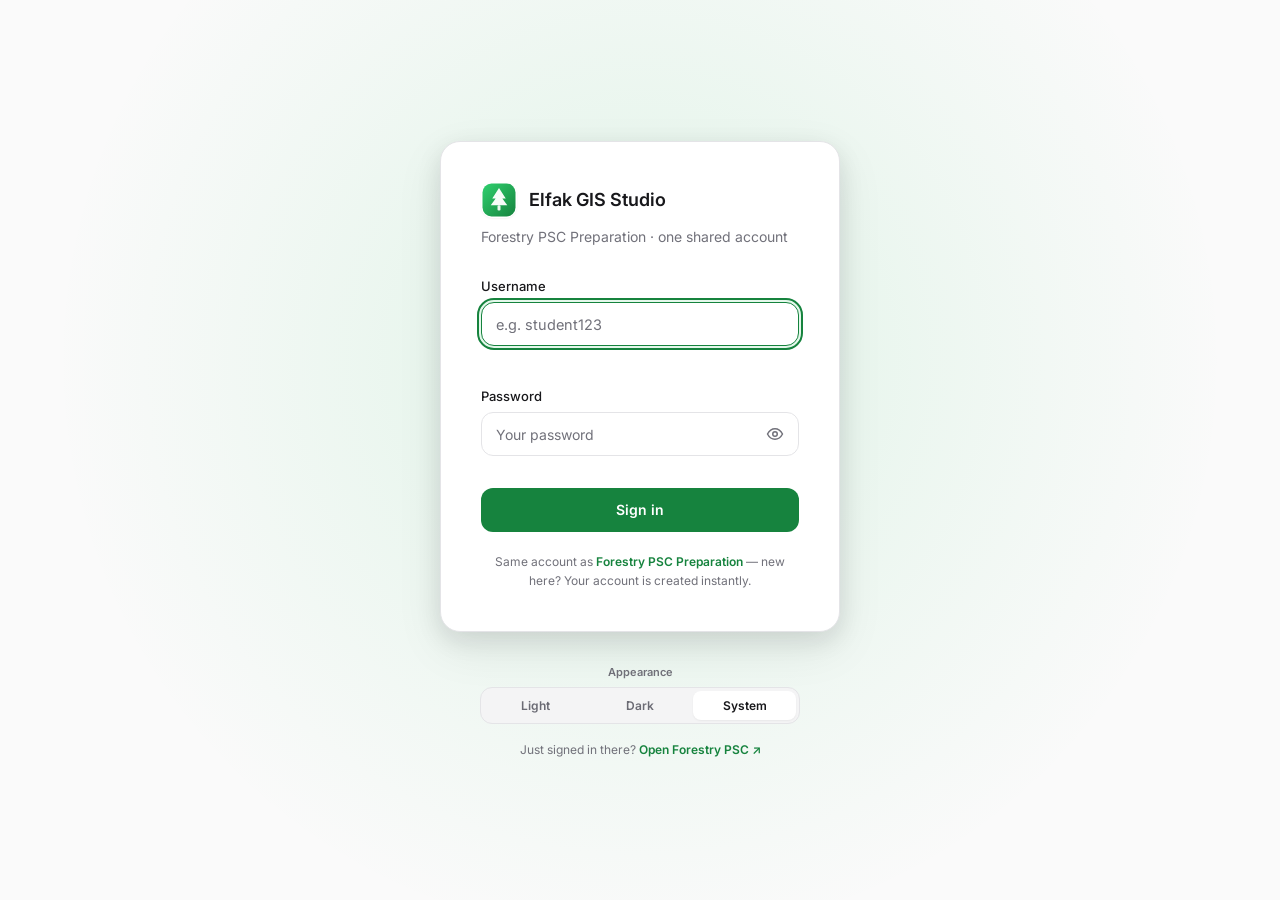
==== templates/login.html @ c2299fe0 "refactor: rename to Elfak GIS Studio Drops "Pro" from the product name everywhere it was user-visibl" ====
<!DOCTYPE html>
<html lang="en">
<head>
    <meta charset="UTF-8" />
    <meta name="viewport" content="width=device-width,initial-scale=1.0,maximum-scale=1.5,user-scalable=yes" />
    <title>Sign in · Elfak GIS Studio</title>
    <meta name="description" content="Sign in to Elfak GIS Studio — the same username and password you use on Forestry PSC Preparation." />
    <meta name="robots" content="noindex, follow" />
    <link rel="canonical" href="https://elfakgisstudio.onrender.com/login" />
    <link rel="icon" href="/favicon.ico" type="image/x-icon" />
    <meta name="theme-color" content="#fafafa" media="(prefers-color-scheme: light)" />
    <meta name="theme-color" content="#18181b" media="(prefers-color-scheme: dark)" />

    <!-- Same fonts and stylesheets as the studio, so the sign-in page and
         the app read as one product. -->
    <link href="https://fonts.googleapis.com/css2?family=Inter:wght@400;500;600;700;800&display=swap" rel="stylesheet" media="print" onload="this.media='all'" />
    <noscript><link href="https://fonts.googleapis.com/css2?family=Inter:wght@400;500;600;700;800&display=swap" rel="stylesheet" /></noscript>
    <link rel="preconnect" href="https://fonts.googleapis.com" />
    <link rel="preconnect" href="https://fonts.gstatic.com" crossorigin />
    <link rel="stylesheet" href="/static/css/app.css?v=20260927-1" />
    <link rel="stylesheet" href="/static/css/forestry.css?v=20260929-7" />
</head>
<body class="login-page">
    <div id="theme-flash"></div>

    <main class="login-stage">
        <div class="login-card">
            <div class="login-head">
                <span class="login-mark" aria-hidden="true">
                    <svg viewBox="0 0 48 48" fill="none" role="img" aria-label="Elfak GIS logo">
                        <rect x="2" y="2" width="44" height="44" rx="12" fill="url(#elfakLoginG)"/>
                        <path d="M24 8 L33 22 H28.5 L35 31 H13 L19.5 22 H15 Z" fill="#fff" opacity="0.96"/>
                        <rect x="22" y="31" width="4" height="7" rx="1.5" fill="#fff" opacity="0.9"/>
                        <defs><linearGradient id="elfakLoginG" x1="2" y1="2" x2="46" y2="46" gradientUnits="userSpaceOnUse">
                            <stop stop-color="#2fd06e"/><stop offset="1" stop-color="#16833e"/>
                        </linearGradient></defs>
                    </svg>
                </span>
                <span class="login-title">Elfak GIS Studio</span>
            </div>
            <p class="login-sub">Forestry PSC Preparation · one shared account</p>

            <form id="login-form" autocomplete="on" onsubmit="doLogin();return false;">
                <div class="login-field">
                    <label class="login-label" for="login-inp">Username</label>
                    <input type="text" id="login-inp" class="input" placeholder="e.g. student123" maxlength="40"
                           autocomplete="username" aria-label="Username" autofocus
                           oninput="_checkUsernameHint(this.value)">
                    <p id="login-hint" role="status" aria-live="polite"></p>
                </div>

                <div class="login-field">
                    <label class="login-label" for="login-pw">Password</label>
                    <div class="pw-wrap">
                        <input type="password" id="login-pw" class="input" placeholder="Your password" maxlength="128"
                               autocomplete="current-password" aria-label="Password">
                        <button type="button" class="pw-toggle" id="pw-toggle" onclick="togglePw()"
                                aria-label="Show password" aria-pressed="false">
                            <svg id="pw-eye" viewBox="0 0 24 24" fill="none" stroke="currentColor" stroke-width="2"
                                 stroke-linecap="round" stroke-linejoin="round" aria-hidden="true">
                                <path d="M2 12s3.6-7 10-7 10 7 10 7-3.6 7-10 7-10-7-10-7Z"/>
                                <circle cx="12" cy="12" r="3"/>
                            </svg>
                        </button>
                    </div>
                </div>

                <p class="login-err" id="lerr" role="alert"></p>
                <p id="sugg">Similar names: <span></span> <span></span> <span></span></p>

                <button type="submit" id="login-go" class="btn btn-primary">Sign in</button>
            </form>

            <p class="login-note">
                Same account as <a href="https://forestry-pscpreparation.onrender.com/" target="_blank" rel="noopener noreferrer">Forestry PSC Preparation</a> — new here? Your account is created instantly.
            </p>
        </div>

        <div class="appearance">
            <div>
                <div class="appearance-label">Appearance</div>
                <div class="seg" role="group" aria-label="Appearance">
                    <button type="button" class="seg-btn" data-mode="light" aria-pressed="false">Light</button>
                    <button type="button" class="seg-btn" data-mode="dark" aria-pressed="false">Dark</button>
                    <button type="button" class="seg-btn" data-mode="system" aria-pressed="false">System</button>
                </div>
            </div>
        </div>

        <p class="login-foot">
            Just signed in there?
            <a href="https://forestry-pscpreparation.onrender.com/" target="_blank" rel="noopener noreferrer">Open Forestry PSC &#8599;</a>
        </p>
    </main>

    <script defer src="/static/js/theme.js?v=20260929-2"></script>
    <script defer src="/static/js/login.js?v=20260929-2"></script>
</body>
</html>
---- static/css/app.css ----
/* ══ Elfak GIS Studio — v5 Apple minimal ══
   Fluid interfaces: springs over durations, press-down response,
   translucency for hierarchy, system type, calm surfaces.
   Backend contract: every ID/class the JS uses is styled below. */

/* ── Tokens ── */
:root {
    --bg: #f5f5f7; --bg2: #ececf0;
    --panel: rgba(255,255,255,.78); --panel-solid: #ffffff;
    --panel-hd: rgba(0,0,0,.025);
    --border: rgba(0,0,0,.09); --border-strong: rgba(0,0,0,.16);
    --txt: #1d1d1f; --txt2: #515154; --muted: #86868b;
    --accent: #059669; --accent2: #34d399;
    --accent-grad: linear-gradient(135deg,#34d399,#059669);
    --accent-soft: rgba(5,150,105,.10); --accent-line: rgba(5,150,105,.30);
    --focus: rgba(5,150,105,.55);
    --red: #e5484d; --amber: #f5a524; --blue: #0a84ff;
    --input: #ffffff; --hover: rgba(0,0,0,.045);
    --shadow-sm: 0 1px 2px rgba(0,0,0,.06);
    --shadow-md: 0 4px 16px rgba(0,0,0,.08);
    --shadow-lg: 0 12px 40px rgba(0,0,0,.14);
    --r-lg: 18px; --r-md: 13px; --r-sm: 9px; --pill: 999px;
    /* Apple springs: critically damped default, no overshoot */
    --spring: cubic-bezier(.32,.72,0,1);
    --snap: cubic-bezier(.2,.9,.25,1);
    --press: cubic-bezier(0,0,.2,1);
    --ease: cubic-bezier(.4,0,.2,1);
    --sans: -apple-system,BlinkMacSystemFont,'SF Pro Text','SF Pro Display','Inter',system-ui,sans-serif;
    --mono: ui-monospace,'SF Mono',Menlo,Consolas,monospace;
    color-scheme: light;
}
[data-theme="dark"] {
    --bg: #000000; --bg2: #0a0a0c;
    --panel: rgba(28,28,30,.78); --panel-solid: #1c1c1e;
    --panel-hd: rgba(255,255,255,.04);
    --border: rgba(255,255,255,.12); --border-strong: rgba(255,255,255,.22);
    --txt: #f5f5f7; --txt2: #c7c7cc; --muted: #98989f;
    --accent-soft: rgba(52,211,153,.13);
    --input: #2c2c2e; --hover: rgba(255,255,255,.07);
    --shadow-sm: 0 1px 2px rgba(0,0,0,.4);
    --shadow-md: 0 4px 16px rgba(0,0,0,.5);
    --shadow-lg: 0 12px 40px rgba(0,0,0,.6);
    color-scheme: dark;
}

/* ── Base ── */
*,*::before,*::after { box-sizing: border-box; margin: 0; padding: 0; }
html { font-size: 16px; }
body {
    font-family: var(--sans); color: var(--txt); background: var(--bg);
    height: 100vh; height: 100dvh; overflow: hidden; font-size: 15px; line-height: 1.55;
    -webkit-font-smoothing: antialiased; text-rendering: optimizeLegibility;
}
::-webkit-scrollbar { width: 8px; height: 8px; }
::-webkit-scrollbar-thumb { background: rgba(128,128,128,.4); border-radius: 8px; border: 2px solid transparent; background-clip: content-box; }
* { scrollbar-width: thin; }
button { font-family: var(--sans); }
/* press-down response everywhere: feedback on pointer-down, 100ms */
button:active, .btn:active, .hdr-btn:active, .mtab:active, .ptab:active,
.nav-item:active, .run-btn:active, .run-act:active, .dl-btn:active,
.etool:active, .tog:active, .logo-mark:active {
    transform: scale(.97);
    transition: transform 100ms var(--press);
}
:focus-visible { outline: 2px solid var(--focus); outline-offset: 2px; border-radius: 6px; }
.hidden { display: none !important; }

/* ── Shell / header (translucent chrome) ── */
.shell { display: flex; flex-direction: column; height: 100vh; height: 100dvh; }
.hdr {
    display: flex; align-items: center; gap: 14px; padding: 0 20px; min-height: 64px; flex-shrink: 0;
    background: var(--panel); backdrop-filter: blur(24px) saturate(1.6); -webkit-backdrop-filter: blur(24px) saturate(1.6);
    border-bottom: 1px solid var(--border); z-index: 100;
}
.logo { display: flex; align-items: center; gap: 12px; }
.logo-mark { width: 42px; height: 42px; border-radius: 12px; overflow: hidden; box-shadow: var(--shadow-sm); flex-shrink: 0; }
.logo-mark svg { width: 42px; height: 42px; display: block; }
.logo-text { font-size: 17px; font-weight: 800; letter-spacing: -.022em; line-height: 1.1; }
.logo-sub { font-size: 10.5px; color: var(--muted); letter-spacing: .1em; text-transform: uppercase; font-weight: 600; }
.hdr-pills { display: flex; gap: 8px; margin-left: 8px; }
.pill {
    display: inline-flex; align-items: center; gap: 7px; font-size: 12.5px; color: var(--txt2);
    background: var(--accent-soft); border: 1px solid var(--accent-line);
    padding: 7px 14px; border-radius: var(--pill); white-space: nowrap; font-weight: 600;
}
.pill-dot { width: 7px; height: 7px; border-radius: 50%; background: var(--accent); }
.hdr-user { display: flex; align-items: center; gap: 10px; margin-left: auto; }
.avatar {
    width: 34px; height: 34px; border-radius: 50%; background: var(--accent-grad); color: #fff;
    display: flex; align-items: center; justify-content: center; font-weight: 800; font-size: 15px; flex-shrink: 0;
}
.hdr-btn {
    font-size: 13.5px; font-weight: 600; color: var(--txt2); background: var(--hover);
    border: 1px solid var(--border); border-radius: var(--pill); padding: 9px 16px; cursor: pointer;
    transition: background .2s var(--ease); white-space: nowrap; text-decoration: none;
}
.hdr-btn:hover { background: var(--accent-soft); color: var(--txt); }
.hdr-btn.danger:hover { background: rgba(229,72,77,.12); color: var(--red); }
.mobile-nav-btn { display: none; }

/* ── Workspace ── */
.main { display: flex !important; align-items: stretch; flex: 1; min-height: 0; gap: 12px; padding: 12px; }
#left-nav-panel { flex: 0 0 280px; min-width: 220px; max-width: 430px; min-height: 0; }
.center { flex: 1 1 auto; min-width: 300px; min-height: 0; display: flex; flex-direction: column; gap: 12px; }
.preview-panel { flex: 0 0 520px; min-width: 340px; max-width: 62vw; min-height: 0; }
.preview-panel.composing { flex-basis: 620px; }

/* ── Panels (calm material) ── */
.panel {
    background: var(--panel); backdrop-filter: blur(24px) saturate(1.5); -webkit-backdrop-filter: blur(24px) saturate(1.5);
    border: 1px solid var(--border); border-radius: var(--r-lg);
    display: flex; flex-direction: column; min-height: 0; box-shadow: var(--shadow-md); overflow: hidden; position: relative;
}
.panel-hd {
    display: flex; align-items: center; gap: 10px; padding: 14px 18px; flex-shrink: 0;
    font-size: 15px; font-weight: 750; letter-spacing: -.01em; background: var(--panel-hd);
    border-bottom: 1px solid var(--border);
}
.panel-hd-dot { width: 7px; height: 7px; border-radius: 50%; background: var(--accent); flex-shrink: 0; }
.panel-body { flex: 1; overflow-y: auto; padding: 16px 18px; min-height: 0; font-size: 14.5px; }
.drawer-hd { display: flex; align-items: center; gap: 10px; padding: 14px 18px; border-bottom: 1px solid var(--border); font-weight: 750; font-size: 15px; }
.drawer-title { font-weight: 750; }
.drawer-body { flex: 1; overflow-y: auto; padding: 14px 16px; }
.close-drawer { margin-left: auto; border: 1px solid var(--border); background: var(--hover); border-radius: var(--pill); padding: 6px 14px; cursor: pointer; color: var(--txt2); font-size: 13px; font-weight: 600; }

/* ── Resize dividers/handles (invisible until hover) ── */
.dock-handle { display: none; }
.dock-section { position: relative; }
.dock-section.dock-dragging { opacity: .94; box-shadow: var(--shadow-lg); z-index: 50; }
.dock-section.dock-drop-target { outline: 2.5px dashed var(--accent); outline-offset: 3px; }
.dock-section.resizing { user-select: none; -webkit-user-select: none; }
.dock-divider { flex: 0 0 10px; cursor: col-resize; border-radius: 6px; position: relative; touch-action: none; align-self: stretch; }
.dock-divider::after { content: ''; position: absolute; inset: 0 3px; border-radius: 4px; transition: background .2s; }
.dock-divider:hover::after, .dock-divider.active::after { background: var(--accent-line); }
.dock-resize { position: absolute; z-index: 60; touch-action: none; opacity: 0; transition: opacity .2s, background .2s; }
.dock-section:hover .dock-resize { opacity: 1; }
.dock-resize-e { top: 10px; bottom: 10px; right: -5px; width: 10px; cursor: col-resize; border-radius: 5px; }
.dock-resize-s { left: 10px; right: 10px; bottom: -5px; height: 10px; cursor: row-resize; border-radius: 5px; }
.dock-resize-se { right: -6px; bottom: -6px; width: 18px; height: 18px; cursor: nwse-resize; border-radius: 6px; }
.dock-resize-e:hover, .dock-resize-e.active, .dock-resize-s:hover, .dock-resize-s.active,
.dock-resize-se:hover, .dock-resize-se.active { background: var(--accent-line); }

/* ── Mode list ── */
.nav-item {
    padding: 12px 14px; border-radius: var(--r-md); font-size: 14.5px; font-weight: 600; color: var(--txt2);
    cursor: pointer; display: flex; align-items: center; gap: 10px; margin-bottom: 3px; line-height: 1.4;
    transition: background .2s var(--spring), transform 100ms var(--press); user-select: none; position: relative;
}
.nav-item:hover { background: var(--hover); color: var(--txt); }
.nav-item.active { background: var(--accent-soft); color: var(--txt); box-shadow: inset 3px 0 0 var(--accent); }
.nav-item span[style] { font-size: 11px !important; }
.nav-sep { height: 1px; background: var(--border); margin: 12px 4px; }

/* ── Forms ── */
.fg { display: flex; flex-direction: column; gap: 7px; margin-bottom: 4px; }
.fg label { font-size: 12px; font-weight: 700; text-transform: uppercase; letter-spacing: .07em; color: var(--muted); }
select, input[type=number], input[type=text] {
    width: 100%; background: var(--input); border: 1px solid var(--border-strong); border-radius: 13px;
    padding: 12px 14px; font-size: 14.5px; color: var(--txt); font-family: var(--sans); outline: none; min-height: 46px;
    transition: border-color .15s, box-shadow .15s;
}
select:focus, input:focus { border-color: var(--accent); box-shadow: 0 0 0 3px var(--accent-soft); }
.row2 { display: grid; grid-template-columns: 1fr 1fr; gap: 10px; }
.row3 { display: grid; grid-template-columns: 1fr 1fr 1fr; gap: 10px; }
.dz {
    border: 1.5px dashed var(--accent-line); background: var(--accent-soft); border-radius: var(--r-lg);
    padding: 22px 16px; text-align: center; cursor: pointer; position: relative; overflow: hidden;
    transition: border-color .2s var(--ease), transform 100ms var(--press);
}
.dz:hover { border-color: var(--accent); }
.dz.over { border-color: var(--accent); background: rgba(5,150,105,.18); }
.dz-text { font-size: 14.5px; font-weight: 700; }
.dz input.fi { position: absolute; inset: 0; opacity: 0; cursor: pointer; }
.badge { font-size: 13px; line-height: 1.6; padding: 11px 14px; border-radius: var(--r-md); background: var(--accent-soft); border: 1.5px solid var(--accent-line); color: var(--txt2); }
.badge[style] { font-size: 12.5px !important; line-height: 1.6 !important; }
.badge.info { background: rgba(10,132,255,.09); border-color: rgba(10,132,255,.3); }
.badge.warn { background: rgba(245,165,36,.12); border-color: rgba(245,165,36,.4); }
.badge.purple { background: rgba(142,142,147,.10); border-color: var(--border-strong); }
.toggle-row { display: flex; background: var(--hover); border: 1px solid var(--border); border-radius: var(--pill); padding: 4px; gap: 4px; }
.tog { flex: 1; text-align: center; font-size: 13.5px; font-weight: 700; padding: 10px 14px; border-radius: var(--pill); cursor: pointer; color: var(--muted); transition: all .2s var(--spring); }
.tog.on, .tog.active { background: var(--panel-solid); color: var(--txt); box-shadow: var(--shadow-sm); }
.taken { border-color: var(--red) !important; }
.taken-msg, .login-err { color: var(--red); font-size: 13px; font-weight: 600; }
.login-err { min-height: 20px; margin-top: 8px; }

/* ── Module tabs (capsule segmented) ── */
.mtabs { display: flex; gap: 4px; margin-left: auto; background: var(--hover); border: 1px solid var(--border); border-radius: var(--pill); padding: 4px; }
.mtab {
    min-width: 38px; height: 38px; padding: 0 12px; border-radius: var(--pill); display: flex; align-items: center; justify-content: center;
    font-family: var(--mono); font-size: 12.5px; font-weight: 700; color: var(--muted); cursor: pointer;
    transition: all .25s var(--spring); border: none; background: transparent;
}
.mtab:hover { color: var(--accent); }
.mtab.active { color: #fff; background: var(--accent-grad); box-shadow: var(--shadow-sm); }

/* ── Cards (spring entrance, staggered) ── */
.card { display: none; flex-direction: column; gap: 12px; }
.card.active { display: flex; }
.card.active > * { animation: cardIn .45s var(--spring) both; }
.card.active > *:nth-child(2) { animation-delay: .04s; }
.card.active > *:nth-child(3) { animation-delay: .08s; }
.card.active > *:nth-child(4) { animation-delay: .12s; }
.card.active > *:nth-child(5) { animation-delay: .16s; }
.card.active > *:nth-child(n+6) { animation-delay: .2s; }
@keyframes cardIn { from { opacity: 0; transform: translateY(8px); } to { opacity: 1; transform: none; } }
.config-area { display: flex; flex-direction: column; min-height: 0; }

/* ── Console / run ── */
.console { display: flex; gap: 14px; align-items: center; padding: 14px 18px; }
.run-btn {
    font-size: 16px; font-weight: 800; letter-spacing: -.01em; color: #fff; background: var(--accent-grad);
    border: none; border-radius: var(--pill); padding: 15px 30px; cursor: pointer; box-shadow: var(--shadow-md);
    transition: filter .2s var(--ease), box-shadow .2s var(--ease); white-space: nowrap;
}
.run-btn:hover { filter: brightness(1.06); box-shadow: var(--shadow-lg); }
.run-btn.running { filter: grayscale(.4) brightness(.95); pointer-events: none; }
.prog-wrap { flex: 1; min-width: 0; }
.prog-top { display: flex; justify-content: space-between; align-items: baseline; margin-bottom: 6px; }
.prog-label { font-size: 14px; font-weight: 700; }
.prog-pct { font-size: 14px; font-weight: 700; font-family: var(--mono); color: var(--accent); }
.prog-bar-bg { height: 10px; border-radius: var(--pill); background: var(--hover); border: 1px solid var(--border); overflow: hidden; }
.prog-bar-fill { height: 100%; width: 0%; border-radius: var(--pill); background: var(--accent-grad); transition: width .3s var(--ease); }
.prog-msg { font-size: 13px; color: var(--muted); margin-top: 6px; font-family: var(--mono); }

/* ── Preview ── */
.preview-panel { display: flex; flex-direction: column; }
.ptabs { display: flex; gap: 4px; background: var(--hover); border: 1px solid var(--border); border-radius: var(--pill); padding: 4px; margin: 12px 14px 0; flex-shrink: 0; }
.ptab { flex: 1; text-align: center; font-size: 13.5px; font-weight: 700; padding: 10px 12px; border-radius: var(--pill); cursor: pointer; color: var(--muted); transition: all .25s var(--spring); }
.ptab:hover:not(.on) { color: var(--txt); }
.ptab.on { background: var(--accent-grad); color: #fff; box-shadow: var(--shadow-sm); }
.preview-foot { display: flex; gap: 8px; padding: 12px 14px; border-top: 1px solid var(--border); flex-shrink: 0; flex-wrap: wrap; align-items: center; }
.run-meta { font-size: 13px; color: var(--muted); }
.canvas-wrap {
    flex: 1; margin: 12px 14px; background: var(--bg2); border-radius: var(--r-md); border: 1px solid var(--border);
    display: flex; align-items: center; justify-content: center; overflow: hidden; min-height: 0; position: relative;
}
#out-img { max-width: 100%; max-height: 100%; object-fit: contain; display: none; border-radius: 6px; user-select: none; -webkit-user-select: none; pointer-events: none; }
.empty-msg { font-size: 15.5px; line-height: 1.7; color: var(--muted); text-align: center; padding: 30px; }
#osm-map { position: absolute; inset: 0; }
.osm-idle { color: var(--muted); font-size: 14px; text-align: center; padding: 20px; }

/* ── Preview shows only the generated PNG (map furniture is baked server-side) ── */
#overlay-layer, #layer-panel, #align-toolbar, #layout-toolbar { display: none !important; }
.overlay-layer { position: absolute; inset: 0; pointer-events: none; z-index: 5; display: none; overflow: hidden; }
.overlay-layer.visible { display: block; }
.ov-item { position: absolute; }
.ov-item.ov-selected { outline: 2px solid var(--accent); outline-offset: 2px; }
.ov-item.dragging { opacity: .9; }
.ov-drag-area { width: 100%; height: 100%; }
.ov-drag-grip { cursor: grab; }
.ov-legend { background: var(--panel-solid); border: 1px solid var(--border-strong); border-radius: 12px; box-shadow: var(--shadow-md); min-width: 200px; }
.ov-legend .ov-drag-area { padding: 10px 12px; }
.ov-legend-title { font-size: 14.5px; font-weight: 750; }
.ov-legend-body { display: flex; flex-direction: column; gap: 4px; }
.ov-legend-row { display: flex; align-items: center; gap: 8px; }
.ov-legend-label { font-size: 13px; }
.ov-legend-swatch { width: 16px; height: 12px; border-radius: 3px; border: 1px solid var(--border-strong); flex-shrink: 0; }
.ov-legend-swatch.circle { width: 12px; height: 12px; border-radius: 50%; }
.ov-legend-swatch.line { height: 3px; }
.ov-north { text-align: center; }
.ov-north-svg { display: block; }
.ov-scale { font-family: var(--mono); }
.ov-title { font-weight: 800; }
.ov-area { font-family: var(--mono); }
.ov-logo { color: var(--txt); }
.ov-resize-handle { position: absolute; width: 12px; height: 12px; border-radius: 4px; background: var(--panel-solid); border: 1.5px solid var(--accent); opacity: 0; }
.ov-resize-handle.nw { left: -6px; top: -6px; cursor: nwse-resize; }
.ov-resize-handle.n { left: 50%; top: -6px; transform: translateX(-50%); cursor: ns-resize; }
.ov-resize-handle.ne { right: -6px; top: -6px; cursor: nesw-resize; }
.ov-resize-handle.e { right: -6px; top: 50%; transform: translateY(-50%); cursor: ew-resize; }
.ov-resize-handle.se { right: -6px; bottom: -6px; cursor: nwse-resize; }
.ov-resize-handle.s { left: 50%; bottom: -6px; transform: translateX(-50%); cursor: ns-resize; }
.ov-resize-handle.sw { left: -6px; bottom: -6px; cursor: nesw-resize; }
.ov-resize-handle.w { left: -6px; top: 50%; transform: translateY(-50%); cursor: ew-resize; }
.ov-rotate-handle { position: absolute; top: -24px; left: 50%; transform: translateX(-50%); width: 14px; height: 14px; border-radius: 50%; background: var(--accent); cursor: grab; opacity: 0; }
.ov-snap-guide { position: absolute; background: var(--accent); opacity: .6; display: none; z-index: 100; }
.ov-snap-guide.visible { display: block; }
.ov-snap-guide.h, .ov-snap-guide.horizontal { left: 0; right: 0; height: 1px; }
.ov-snap-guide.v, .ov-snap-guide.vertical { top: 0; bottom: 0; width: 1px; }
.e, .n, .s, .w, .h, .v { position: absolute; }

/* ── Layer panel + toolbars ── */
.layer-panel { position: absolute; display: none; z-index: 40; background: var(--panel-solid); border: 1px solid var(--border-strong); border-radius: var(--r-md); box-shadow: var(--shadow-lg); padding: 10px; min-width: 190px; }
.layer-panel.visible { display: block; }
.layer-row { display: flex; align-items: center; gap: 8px; padding: 7px 8px; border-radius: 8px; font-size: 13.5px; }
.layer-row:hover { background: var(--hover); }
.layer-row.active-layer { background: var(--accent-soft); }
.layer-name { flex: 1; overflow: hidden; text-overflow: ellipsis; white-space: nowrap; font-weight: 600; font-size: 13px; }
#layer-panel [style*="font-size:8px"] { font-size: 11.5px !important; }
.layer-vis, .layer-order-btn { border: 1px solid var(--border); background: transparent; border-radius: 7px; padding: 3px 8px; cursor: pointer; color: var(--txt2); font-size: 12px; }
.align-toolbar, .edit-toolbar, .layout-toolbar {
    position: absolute; display: none; z-index: 41; gap: 4px; align-items: center;
    background: var(--panel-solid); border: 1px solid var(--border-strong); border-radius: var(--pill);
    box-shadow: var(--shadow-lg); padding: 6px 10px;
}
.align-toolbar.visible, .edit-toolbar.visible, .layout-toolbar.visible { display: flex; }
.etool { border: 1px solid var(--border); background: transparent; border-radius: 8px; padding: 6px 10px; cursor: pointer; color: var(--txt2); font-size: 13px; }
.etool:hover { background: var(--hover); color: var(--txt); }
.etool.active-tool { background: var(--accent-soft); border-color: var(--accent-line); color: var(--txt); }
.etool.primary { background: var(--accent-grad); color: #fff; border: none; }
.sep-dot, .sep { width: 1px; align-self: stretch; background: var(--border); margin: 2px 4px; }
.layout-hint { font-size: 12.5px; color: var(--muted); }

/* ── Composer (roomy, mirrors the map sheet) ── */
.composer { display: flex; flex-direction: column; gap: 14px; padding: 18px; }
.composer .fg label { font-size: 12.5px; }
.composer .run-btn { margin-top: 4px; }
.comp-sec {
    font-size: 12px; font-weight: 800; text-transform: uppercase;
    letter-spacing: .1em; color: var(--accent); margin: 10px 2px -6px;
    padding-top: 12px; border-top: 1px solid var(--border);
}
.comp-sec:first-child { border-top: none; padding-top: 0; margin-top: 0; }
.comp-rows-hint { font-size: 13px; color: var(--muted); padding: 6px 2px; }
.comp-row { display: flex; align-items: center; gap: 8px; margin-bottom: 6px; }
.comp-row-n {
    flex: 0 0 24px; height: 24px; border-radius: 50%;
    background: var(--accent-soft); border: 1px solid var(--accent-line);
    color: var(--txt2); font-size: 12px; font-weight: 800;
    display: flex; align-items: center; justify-content: center;
}
.comp-row-inp {
    flex: 1; background: var(--input); border: 1px solid var(--border-strong);
    border-radius: 11px; padding: 10px 12px; font-size: 13.5px; color: var(--txt);
    font-family: var(--sans); outline: none; min-height: 42px;
}
.comp-row-inp:focus { border-color: var(--accent); box-shadow: 0 0 0 3px var(--accent-soft); }
.comp-mod-hint { font-size: 12.5px; color: var(--muted); line-height: 1.55; padding: 2px 2px 0; }
#comp-status[style], #export-status[style] { font-size: 12.5px !important; }
#f-dem-catalog[style] { font-size: 12.5px !important; }
#view-full-btn[style] { font-size: 13px !important; padding: 9px 17px !important; border-radius: 999px !important; }

/* ── Gallery / run cards ── */
.composer.visible { display: flex; }
.gallery-grid { display: grid; grid-template-columns: repeat(auto-fill,minmax(150px,1fr)); gap: 10px; }
.gallery-actions { display: flex; gap: 8px; flex-wrap: wrap; }
.run-card { border: 1.5px solid var(--border); border-radius: var(--r-md); padding: 12px 14px; background: var(--panel-solid); }
.run-card-top { display: flex; align-items: center; gap: 8px; margin-bottom: 6px; }
.run-mod { font-size: 12px; font-weight: 800; background: var(--accent-soft); border: 1px solid var(--accent-line); border-radius: var(--pill); padding: 3px 11px; }
.run-time { font-size: 12px; color: var(--muted); font-family: var(--mono); margin-left: auto; }
.run-meta { font-size: 13px; color: var(--txt2); }
.run-actions { display: flex; gap: 6px; margin-top: 8px; flex-wrap: wrap; }
.run-act, .dl-btn {
    font-size: 13px; font-weight: 700; padding: 8px 15px; border-radius: var(--pill); cursor: pointer;
    border: 1.5px solid var(--border-strong); background: var(--hover); color: var(--txt); text-decoration: none;
}
.run-act.primary, .dl-btn.primary { background: var(--accent-grad); color: #fff; border: none; }
.g-summary { font-size: 13.5px; line-height: 1.6; }
#g-result-box:empty { display: none; }
#g-result-box.visible { display: block; }

/* ── DEM / misc ── */
.purple { color: var(--accent); }
.primary { background: var(--accent-grad); color: #fff; }
.danger { color: var(--red); }
.info { color: var(--blue); }
.warn { color: var(--amber); }

/* ── Login (centered sheet over dimmed backdrop) ── */
#login-overlay { position: fixed; inset: 0; z-index: 1000; display: flex; align-items: center; justify-content: center; background: rgba(0,0,0,.45); padding: 20px; animation: overlayIn .35s var(--spring) both; }
@keyframes overlayIn { from { opacity: 0; } to { opacity: 1; } }
.login-card { width: 400px; max-width: 100%; background: var(--panel-solid); border: 1px solid var(--border); border-radius: 24px; box-shadow: var(--shadow-lg); padding: 30px 28px; animation: sheetIn .45s var(--spring) both; }
@keyframes sheetIn { from { opacity: 0; transform: translateY(16px) scale(.98); } to { opacity: 1; transform: none; } }
.login-card h2 { font-size: 22px; letter-spacing: -.02em; margin: 10px 0 4px; text-align: center; }
#theme-flash { position: fixed; inset: 0; pointer-events: none; z-index: 999; opacity: 0; background: var(--bg); }
.theme-ripple { position: fixed; border-radius: 50%; pointer-events: none; z-index: 998; }

/* ── History drawer (springs from the right, symmetric exit) ── */
#hist-drawer {
    position: fixed; top: 0; right: 0; bottom: 0; width: 380px; max-width: 92vw; z-index: 900;
    background: var(--panel-solid); border-left: 1px solid var(--border); box-shadow: var(--shadow-lg);
    display: flex; flex-direction: column; transform: translateX(105%); transition: transform .38s var(--spring);
}
#hist-drawer.open { transform: none; }
#hist-bg { position: fixed; inset: 0; z-index: 899; background: rgba(0,0,0,.35); display: none; }
#hist-bg.show { display: block; animation: overlayIn .3s var(--ease) both; }
#map-modal { position: fixed; inset: 0; z-index: 950; display: none; align-items: center; justify-content: center; background: rgba(0,0,0,.8); padding: 24px; }
#modal-img { max-width: 100%; max-height: 100%; border-radius: 12px; }

/* ── View transitions: fade + rise, mirrored both ways ── */
#pv-static, #pv-osm, #pv-compose { animation: viewIn .32s var(--spring) both; }
@keyframes viewIn { from { opacity: 0; transform: translateY(8px); } to { opacity: 1; transform: none; } }

/* ── Mobile ── */
.mobile-nav-bg { display: none; }
#left-nav-panel.mobile-open { display: flex; }
@media (max-width: 1100px) {
    .main { flex-direction: column; overflow-y: auto; }
    .dock-divider, .dock-resize { display: none !important; }
    /* Keep the header (hamburger + brand) tappable above the open nav:
       the dim bg is z-799 and the panel z-800, so without this the button
       that opened the menu dies underneath it. */
    .hdr { z-index: 801; }
    #left-nav-panel, .center, .preview-panel { flex: none !important; width: 100% !important; max-width: none !important; height: auto !important; }
    .preview-panel.composing { flex-basis: auto; }
    #left-nav-panel { display: none; }
    #left-nav-panel.mobile-open { display: flex; position: fixed; z-index: 800; top: 64px; bottom: 0; left: 0; width: 300px !important; }
    .mobile-nav-btn { display: flex; flex-direction: column; gap: 4px; background: none; border: 1px solid var(--border); border-radius: 10px; padding: 9px 11px; cursor: pointer; }
    .mobile-nav-btn span { width: 18px; height: 2px; background: var(--txt2); border-radius: 2px; }
    .mobile-nav-btn.open span { background: var(--accent); }
    .mobile-nav-bg.show { display: block; position: fixed; inset: 0; z-index: 799; background: rgba(0,0,0,.35); }
    .hdr-pills { display: none; }
    .row2, .row3 { grid-template-columns: 1fr; }
}

/* ── Accessibility: reduced motion → cross-fades; solid surfaces → no blur ── */
@media (prefers-reduced-motion: reduce) {
    *,*::before,*::after { animation-duration: .01ms !important; transition-duration: .01ms !important; }
    #hist-drawer { transition: none; }
}
.reduce-motion *, .reduce-motion *::before, .reduce-motion *::after { animation-duration: .01ms !important; transition-duration: .01ms !important; }
@media (prefers-reduced-transparency: reduce) {
    .hdr, .panel, #login-overlay { backdrop-filter: none; -webkit-backdrop-filter: none; }
    .hdr, .panel { background: var(--panel-solid); }
}
@media (prefers-contrast: more) {
    .panel, .hdr { border: 1.5px solid var(--border-strong); }
}
@media (pointer: coarse) {
    button, .btn, select, input[type=text], input[type=number] { min-height: 44px; }
    .dock-resize { display: none !important; }
}
---- static/css/forestry.css ----
/* ═══════════════════════════════════════════════════════════════════
   Elfak GIS Studio — shared-suite theme layer
   Loaded AFTER app.css. This is the single place where the studio's
   colours, radius, type and elevation are defined, and it now mirrors the
   Forestry PSC Preparation design tokens exactly, so both products read as
   one suite.

   Why a separate layer instead of editing app.css:
   app.css is hand-tuned per module (422 lines, dense). Overriding a
   documented token set from one place keeps app.css as the working
   baseline, so this file can be deleted to revert instantly.

   Source of truth: the token block shipped in Forestry PSC's
   frontend-desktop bundle (moss / parchment / flag / bark families, 12px
   radius, Inter). Every text-bearing colour is contrast-audited on its own
   surface, because two of forestry's brightest brand values are fills:
     accent  #16833e  4.83:1 on white   (moss-700)
     muted   #71717a  4.63:1 on --bg    (zinc-500)
     blue    #1d5fa8  6.10:1 on white
     amber-t #8a4a08  6.57:1 on white
     red     #a3281c  6.98:1 on white
   --accent-bright keeps forestry's #21c45d for fills, progress bars and
   map accents only: white on it is 2.3:1, so it never carries text.
   ═══════════════════════════════════════════════════════════════════ */

/* ── Light tokens ──────────────────────────────────────────────────────
   Aligned with the Forestry PSC Preparation token set: the same neutral
   zinc scale, the same moss green, the same orange flag accent, the same
   12px radius and the same Inter face. Both products now read as one suite.

   Contrast note: forestry's primary moss (#21c45d) is 2.3:1 against white,
   so it lives here as --accent-bright for fills and map accents only. Text
   and control surfaces use forestry's own moss-700 (#16833e, 4.83:1) — the
   same hue, and it passes AA. */
:root {
    /* Surfaces — forestry's neutral parchment scale */
    --bg: #fafafa;
    --bg2: #f4f4f5;
    --panel: rgba(255, 255, 255, .88);
    --panel-solid: #ffffff;
    --panel-hd: rgba(24, 24, 27, .03);
    --input: #ffffff;

    /* Text — forestry's zinc foregrounds, all AA on the surfaces above */
    --txt: #18181b;          /* 16.8:1 on --bg */
    --txt2: #3f3f46;         /* 10.0:1 on --bg */
    --muted: #71717a;        /*  4.6:1 on --bg */
    /* The AA-passing step of --muted for text sitting on a *tinted* fill.
       --muted is 4.83:1 on white but only 4.40:1 on --bg2, so any muted
       label drawn on a track, chip or inset surface needs this instead. */
    --muted-on-tint: #6b6b74; /*  4.8:1 on --bg2, 5.3:1 on white */

    /* Lines */
    --border: #e4e4e7;
    --border-strong: #d4d4d8;

    /* Accent — forestry's moss family */
    --accent: #16833e;       /* moss-700 · text, buttons, links · 4.83:1 */
    --accent2: #12682f;
    --accent-bright: #21c45d; /* moss-600 · fills, progress, map accents only */
    --accent-strong: #12682f;
    --accent-grad: linear-gradient(135deg, #2fd06e, #16833e);
    --accent-soft: rgba(33, 196, 93, .12);
    --accent-line: rgba(33, 196, 93, .34);
    --focus: rgba(33, 196, 93, .5);
    --hover: rgba(33, 196, 93, .07);

    /* Status — forestry's destructive / flag families.
       Text steps are darkened for AA; the bright steps are fills only. */
    --red: #a3281c;          /* 6.9:1 */
    --red-bright: #ef4343;   /* forestry destructive */
    --red-soft: rgba(239, 67, 67, .12);
    --red-line: rgba(239, 67, 67, .32);
    --blue: #1d5fa8;         /* 6.1:1 */
    --blue-bright: #0080ff;  /* forestry info */
    --blue-soft: rgba(0, 128, 255, .12);
    --blue-line: rgba(0, 128, 255, .32);
    --amber: #f98806;        /* forestry secondary · fills, badges */
    --amber-text: #8a4a08;   /* 6.6:1 */
    --amber-soft: rgba(249, 136, 6, .12);
    --amber-line: rgba(249, 136, 6, .32);
    --danger-soft: rgba(239, 67, 67, .12);
    --danger-line: rgba(239, 67, 67, .30);

    /* Corners — forestry's 4-step Apple radius scale
       (--apple-radius-sm/md/lg/xl in its variables.css). The old 10px
       middle step was not in that scale; every value now is. */
    --r-xl: 20px;   /* apple-radius-xl — the sign-in card */
    --r-lg: 16px;   /* apple-radius-lg  — panels, cards */
    --r-md: 12px;   /* apple-radius-md  — buttons, inputs */
    --r-sm: 8px;    /* apple-radius-sm  — small controls */

    /* Elevation — forestry's layered, glow-free shadows */
    --shadow-sm: 0 1px 2px rgba(24, 24, 27, .05);
    --shadow-md: 0 2px 8px rgba(24, 24, 27, .06), 0 4px 16px rgba(24, 24, 27, .04);
    --shadow-lg: 0 8px 24px rgba(24, 24, 27, .10), 0 16px 48px rgba(24, 24, 27, .08);

    /* Material — forestry's glassmorphism recipe, verbatim */
    --blur: blur(20px) saturate(180%);
    --material-bg: rgba(250, 250, 250, .82);

    /* Typeface — forestry loads Inter and uses it for headings and body */
    --sans: 'Inter', system-ui, -apple-system, 'Segoe UI', sans-serif;
    --display: 'Inter', system-ui, -apple-system, 'Segoe UI', sans-serif;
    --mono: ui-monospace, 'SF Mono', 'Fira Code', Menlo, Consolas, monospace;
}

/* ── Dark tokens ───────────────────────────────────────────────────────
   Forestry's .dark scale: identical hues, lifted for a dark canvas. */
[data-theme="dark"] {
    --bg: #18181b;
    --bg2: #222226;
    --panel: rgba(34, 34, 38, .88);
    --panel-solid: #222226;
    --panel-hd: rgba(255, 255, 255, .04);
    --input: #2b2b31;

    --txt: #f1f1f3;         /* 15.9:1 on --bg */
    --txt2: #d4d4d8;
    --muted: #afafb6;       /*  7.9:1 on --bg */
    --muted-on-tint: #afafb6; /* same step already clears AA on --bg2 */

    --border: #3a3a41;
    --border-strong: #4b4b53;

    --accent: #3bde77;      /* forestry dark primary · 10.0:1 on --bg */
    --accent2: #7fca9c;
    --accent-bright: #3bde77;
    --accent-strong: #8fd6a8;
    --accent-grad: linear-gradient(135deg, #3bde77, #16833e);
    --accent-soft: rgba(59, 222, 119, .16);
    --accent-line: rgba(59, 222, 119, .38);
    --focus: rgba(59, 222, 119, .55);
    --hover: rgba(59, 222, 119, .10);

    --red: #f08a80;
    --red-bright: #ef4343;
    --red-soft: rgba(240, 138, 128, .16);
    --red-line: rgba(240, 138, 128, .36);
    --blue: #7ab6f0;
    --blue-bright: #0080ff;
    --blue-soft: rgba(122, 182, 240, .16);
    --blue-line: rgba(122, 182, 240, .38);
    --amber: #f9941f;       /* forestry dark secondary */
    --amber-text: #f5c37a;
    --amber-soft: rgba(249, 148, 31, .16);
    --amber-line: rgba(249, 148, 31, .38);
    --danger-soft: rgba(240, 138, 128, .16);
    --danger-line: rgba(240, 138, 128, .36);

    --shadow-sm: 0 1px 2px rgba(0, 0, 0, .45);
    --shadow-md: 0 2px 8px rgba(0, 0, 0, .5), 0 4px 16px rgba(0, 0, 0, .4);
    --shadow-lg: 0 8px 24px rgba(0, 0, 0, .6), 0 16px 48px rgba(0, 0, 0, .5);

    /* Dark glass sits on its own canvas, per forestry's .dark override
       (background 240 10% 8% at 82%), not on the light --bg. */
    --material-bg: rgba(24, 24, 24, .82);
}

/* ── Typography: 11px functional floor ──
   app.css and index.html used 8px/9px/10px for controls and status text.
   Everything functional now clears the 11px floor (scales with viewport). */
.hdr-btn,
.nav-item,
.mtab,
.ptab,
.tog,
.pill,
button,
select,
input,
label,
th,
td {
    font-size: max(11px, 0.6875rem);
}

.hdr-btn,
.pill,
#theme-btn,
#theme-label,
.login-card button,
.zone-chip,
.mtab,
.ptab {
    font-size: max(11px, 0.6875rem);
}

/* Smallest decorative labels keep their scale but are no longer body copy. */
.hdr .pill,
.mono-xs {
    font-size: max(10px, 0.625rem);
}

/* ── Amber used as text must use the darker ramp ── */
.color-amber,
.amber-text,
[style*="color:var(--amber)"] {
    color: var(--amber-text) !important;
}

.badge-amber,
.amber-badge {
    background: var(--amber-soft);
    border: 1px solid var(--amber-text);
    color: var(--amber-text);
}

/* ── Remove the AI-slop "side tab" accent ──
   index.html had `border-left:3px solid var(--purple)` on two nav items.
   --purple was never defined, so these borders rendered as nothing; the
   active state is already communicated by .nav-item.active. */
.nav-item[style*="border-left"],
.nav-item[style*="border-left:3px"] {
    border-left: none !important;
}

/* ── Springs belong on interaction, not on keyframes ──
   .32,.72,0,1 overshoots when used to interpolate a timed animation. */
.card.active > *,
#login-overlay,
.login-card,
#pv-static, #pv-osm, #pv-compose,
.sheet, .modal {
    animation-timing-function: cubic-bezier(.22, .61, .36, 1) !important;
}

/* ── No empty-image flash ──
   Result/preview <img> elements ship with no src and are filled in later by
   JS. Hide them until they have something to show. */
img:not([src]),
img[src=""],
img[src="#"] {
    visibility: hidden;
    min-height: 40px;
    background: var(--muted);
    border-radius: var(--r-sm);
    opacity: .35;
}

/* ── Focus visibility: keep the ring, make it read clearly ──
   (A 0-offset ring is correct for focus; the old colour was too faint.) */
select:focus,
input:focus,
button:focus-visible,
a:focus-visible,
.nav-item:focus-visible {
    outline: 2px solid var(--accent);
    outline-offset: 2px;
}

/* ── Carry the Forestry palette into app.css components ──
   These classes otherwise use the older blue, amber, purple, and green HEX
   values. The variable values above change automatically for dark mode. */
.dz.over {
    background: var(--accent-soft);
    border-color: var(--accent);
}

.badge.info {
    background: var(--blue-soft);
    border-color: var(--blue-line);
    color: var(--blue);
}

.badge.warn {
    background: var(--amber-soft);
    border-color: var(--amber-line);
    color: var(--amber-text);
}

.badge.purple,
.mtab.featured,
.mtab-new {
    background: var(--accent-soft);
    border-color: var(--accent-line);
    color: var(--accent-strong);
}

.hdr-btn.danger:hover {
    background: var(--danger-soft);
    border-color: var(--danger-line);
    color: var(--red);
}

/* ── Product identity strip ── */
.forestry-badge {
    display: inline-flex;
    align-items: center;
    gap: 7px;
    padding: 5px 11px;
    border-radius: var(--pill);
    background: var(--accent-soft);
    border: 1px solid var(--accent-line);
    color: var(--accent);
    font-family: var(--sans);
    font-size: max(11px, 0.6875rem);
    font-weight: 600;
    text-decoration: none;
    white-space: nowrap;
    transition: background .18s var(--ease), transform .18s var(--ease);
}

.forestry-badge:hover {
    background: var(--accent-line);
    transform: translateX(-2px);
}

.forestry-badge .fb-mark {
    width: 17px;
    height: 17px;
    border-radius: 5px;
    background: var(--accent-grad);
    display: inline-flex;
    align-items: center;
    justify-content: center;
    color: #fff;
    font-size: 10px;
    font-weight: 800;
    flex-shrink: 0;
}

.forestry-badge .fb-arrow {
    font-size: 10px;
    opacity: .7;
}

/* Keep the badge from crowding the header on small screens. */
@media (max-width: 900px) {
    .forestry-badge .fb-text { display: none; }
    .forestry-badge { padding: 5px 8px; }
}

/* ── Section headers pick up the Forestry display face ── */
.logo-text,
.panel-hd,
.hdr-pills .pill {
    font-family: var(--sans);
}

h1, h2, h3 {
    font-family: var(--display);
    font-weight: 600;
    letter-spacing: -.01em;
}

/* ── Reference component layer ───────────────────────────────────────
   Ported from Forestry PSC's components.css so the sign-in page and the
   studio speak the same visual language.

   NOTE: the reference's generic `.card` component is deliberately NOT
   ported. app.css already uses `.card` for the studio's mode panels
   (hidden until `.active`), so redefining it here would unhide every
   panel at once. The sign-in card is styled as `.login-card` instead,
   and it is the same recipe. `.input` and `.btn` are unused by the app
   shell, so those two carry over verbatim. */
.input {
    width: 100%;
    padding: 10px 14px;
    font-size: 14px;
    line-height: 1.75;
    color: var(--txt);
    background: var(--input);
    border: 1px solid var(--border);
    border-radius: var(--r-md);
    min-height: 40px;
    font-family: var(--sans);
    outline: none;
    transition: border-color .15s var(--ease), box-shadow .15s var(--ease);
}

.input:focus {
    border-color: var(--accent);
    box-shadow: 0 0 0 3px var(--accent-soft);
}

.input::placeholder { color: var(--muted); }

.input:disabled { opacity: .5; cursor: not-allowed; background: var(--bg2); }

.btn {
    display: inline-flex;
    align-items: center;
    justify-content: center;
    gap: 8px;
    font-family: var(--sans);
    font-weight: 500;
    font-size: 14px;
    line-height: 1;
    padding: 10px 20px;
    border: none;
    border-radius: var(--r-md);
    cursor: pointer;
    text-decoration: none;
    white-space: nowrap;
    user-select: none;
    transition: filter .15s var(--ease), box-shadow .15s var(--ease), transform .15s var(--ease);
}

.btn:active { transform: scale(.98); }
.btn:focus-visible { outline: 2px solid var(--accent); outline-offset: 2px; }
.btn:disabled { opacity: .6; cursor: not-allowed; }

.btn-primary { background: var(--accent); color: #fff; }

.btn-primary:hover:not(:disabled) {
    background: var(--accent2);
    box-shadow: 0 6px 24px var(--accent-line), 0 2px 8px var(--accent-soft);
    transform: scale(1.02);
}

[data-theme="dark"] .btn-primary { color: #0f241b; }

.btn-ghost { background: transparent; color: var(--txt); }
.btn-ghost:hover { background: var(--hover); }

/* ── Sign-in page ───────────────────────────────────────────────────
   Mirrors Forestry PSC's Login.tsx: a calm centred stage, a 400px card
   at the 20px radius, 44px controls, and the same foot copy. The studio
   keeps its own username-format hint and "name taken" suggestions, which
   the reference does not need. */
body.login-page {
    margin: 0;
    min-height: 100vh;
    min-height: 100dvh;
    display: flex;
    align-items: center;
    justify-content: center;
    padding: 16px;
    font-family: var(--sans);
    background:
        radial-gradient(circle at 50% 40%, var(--accent-soft), transparent 70%),
        var(--bg);
}

.login-stage {
    width: 100%;
    max-width: 400px;
    display: flex;
    flex-direction: column;
    gap: 16px;
}

/* The reference's own card recipe, minus the class-name collision.
   app.css still animates this in from below; the entrance below is the
   quieter version the reference uses (opacity + scale, no rise). */
.login-card {
    width: 100%;
    background: var(--panel-solid);
    border: 1px solid var(--border);
    padding: 40px;
    border-radius: var(--r-xl);
    box-shadow: var(--shadow-lg);
    animation: cardIn .4s var(--ease) both;
}

@keyframes cardIn {
    from { opacity: 0; transform: scale(.98); }
    to   { opacity: 1; transform: none; }
}

.login-head {
    display: flex;
    align-items: center;
    gap: 12px;
    margin-bottom: 8px;
}

.login-mark {
    width: 36px;
    height: 36px;
    border-radius: var(--r-md);
    display: inline-flex;
    align-items: center;
    justify-content: center;
    flex-shrink: 0;
    overflow: hidden;
    box-shadow: var(--shadow-sm);
}

.login-mark svg { width: 36px; height: 36px; display: block; }

.login-title {
    font-family: var(--display);
    font-size: 1.125rem;
    font-weight: 600;
    color: var(--txt);
    line-height: 1.2;
}

.login-sub {
    font-size: .875rem;
    color: var(--muted);
    margin: 0 0 28px;
}

.login-label {
    display: block;
    font-size: .8125rem;
    font-weight: 500;
    color: var(--txt);
    margin-bottom: 6px;
}

.login-field { margin-bottom: 16px; }

/* 44px controls, 12px corners, 44px right padding leaves room for the
   reveal-password button. min-height is pinned too: app.css raises bare
   `input` to 46px, and min-height beats height, which left the username
   field a pixel taller than the password one. */
#login-inp,
#login-pw {
    height: 44px;
    min-height: 44px;
    padding-right: 44px;
}

#login-inp { margin-bottom: 0; }

.pw-wrap { position: relative; }

.pw-toggle {
    position: absolute;
    right: 8px;
    top: 50%;
    transform: translateY(-50%);
    width: 32px;
    height: 32px;
    display: flex;
    align-items: center;
    justify-content: center;
    background: none;
    border: none;
    border-radius: var(--r-sm);
    color: var(--muted);
    cursor: pointer;
    padding: 0;
}

.pw-toggle:hover { color: var(--txt); background: var(--hover); }
.pw-toggle:focus-visible { outline: 2px solid var(--accent); outline-offset: 2px; }
.pw-toggle svg { width: 18px; height: 18px; }

#login-hint {
    font-size: .8125rem;
    color: var(--muted);
    font-family: var(--sans);
    min-height: 18px;
    margin: 6px 0 0;
    padding-left: 2px;
    transition: color .3s var(--ease);
}

.login-err {
    display: none;
    font-size: .8125rem;
    font-weight: 500;
    color: var(--red);
    margin-top: 8px;
}

#sugg {
    margin-top: 8px;
    font-size: .8125rem;
    color: var(--muted);
    display: none;
}

#sugg span {
    cursor: pointer;
    color: var(--accent);
    font-weight: 600;
    padding: 2px 6px;
    border-radius: var(--r-sm);
}

#sugg span:hover { background: var(--hover); }

#login-go {
    width: 100%;
    height: 44px;
    margin-top: 16px;
    font-size: .875rem;
    font-weight: 600;
}

/* In-flight state: a ring that spins beside the label, matching the
   reference's signing-in affordance. */
.spinner {
    display: inline-block;
    width: 14px;
    height: 14px;
    border: 2px solid currentColor;
    border-right-color: transparent;
    border-radius: 50%;
    animation: spin .6s linear infinite;
    vertical-align: -2px;
}

@keyframes spin { to { transform: rotate(360deg); } }

#login-go.is-loading { cursor: progress; }

.login-note {
    font-size: .75rem;
    color: var(--muted);
    text-align: center;
    margin: 20px 0 0;
    line-height: 1.6;
}

.login-note a { color: var(--accent); font-weight: 600; text-decoration: none; }
.login-note a:hover { text-decoration: underline; }

/* ── Appearance: the same 3-mode Light / Dark / System selector the
      reference puts under its own sign-in form. ── */
.appearance {
    display: flex;
    justify-content: center;
    margin-top: 16px;
}

.appearance > div { width: min(320px, 100%); }

.appearance-label {
    font-size: 11px;
    font-weight: 600;
    text-align: center;
    color: var(--muted);
    margin-bottom: 6px;
}

.seg {
    display: grid;
    grid-template-columns: repeat(3, 1fr);
    gap: 2px;
    padding: 3px;
    background: var(--bg2);
    border: 1px solid var(--border);
    border-radius: var(--r-md);
}

.seg-btn {
    background: none;
    border: none;
    border-radius: var(--r-sm);
    padding: 7px 4px;
    font-family: var(--sans);
    font-size: 12px;
    font-weight: 600;
    /* --muted-on-tint, not --muted: these labels sit on the --bg2 track,
       where --muted lands at 4.40:1 and fails AA. */
    color: var(--muted-on-tint);
    cursor: pointer;
    transition: background .18s var(--ease), color .18s var(--ease);
}

.seg-btn:hover { color: var(--txt); }

.seg-btn[aria-pressed="true"] {
    background: var(--panel-solid);
    color: var(--txt);
    box-shadow: var(--shadow-sm);
}

.seg-btn:focus-visible { outline: 2px solid var(--accent); outline-offset: 2px; }

.login-foot {
    font-size: .75rem;
    color: var(--muted);
    text-align: center;
    line-height: 1.6;
}

.login-foot a { color: var(--accent); font-weight: 600; text-decoration: none; }
.login-foot a:hover { text-decoration: underline; }

/* Narrow phones: the reference keeps the card padding, but 40px of it
   on a 360px screen leaves ~40px of input. Trim the sides only. */
@media (max-width: 480px) {
    .login-card { padding: 28px 22px 24px; }
}

/* ── Header: the reference shell's 56px translucent bar ─────────────
   Forestry PSC's header is 56px tall over `background / 0.82` with
   blur(20px) saturate(180%). The studio carries more controls, so the
   row keeps its padding but adopts the height and the material. */
.hdr {
    min-height: 56px;
    background: var(--material-bg);
    backdrop-filter: var(--blur);
    -webkit-backdrop-filter: var(--blur);
}

/* Panels use the same material recipe. */
.panel {
    background: var(--material-bg);
    backdrop-filter: var(--blur);
    -webkit-backdrop-filter: var(--blur);
}

/* Without backdrop-filter the translucent fill goes muddy against the
   map, so fall back to the solid surface. */
@supports not ((backdrop-filter: blur(1px)) or (-webkit-backdrop-filter: blur(1px))) {
    .hdr, .panel { background: var(--panel-solid); }
}

/* ── Respect reduced motion across the layer ── */
@media (prefers-reduced-motion: reduce) {
    *, *::before, *::after {
        animation-duration: .01ms !important;
        animation-iteration-count: 1 !important;
        transition-duration: .01ms !important;
    }
}

/* ── Text-bearing green surfaces: flat, not gradient ────────────────
   app.css paints the primary button, the active tab and the active
   mobile tab with --accent-grad. A 135° gradient's light end drops
   white text to roughly 2.3:1, so every control that carries a label
   gets the flat AA-safe moss instead. The two-tone treatment stays on
   things that hold no text: the progress fill and the brand mark. */
.run-btn,
.ptab.on,
.mtab.active,
.etool.primary,
.run-act.primary,
.dl-btn.primary {
    background: var(--accent);
}

.run-btn:hover,
.ptab.on:hover,
.mtab.active:hover,
.etool.primary:hover,
.run-act.primary:hover,
.dl-btn.primary:hover {
    filter: brightness(1.1);
}

.prog-bar-fill {
    background: linear-gradient(90deg, var(--accent-bright), var(--accent));
}

/* The empty-canvas message sits on the preview panel, where --muted
   lands at 4.4:1. One step darker clears AA without changing the feel. */
.empty-msg {
    color: var(--txt2);
}
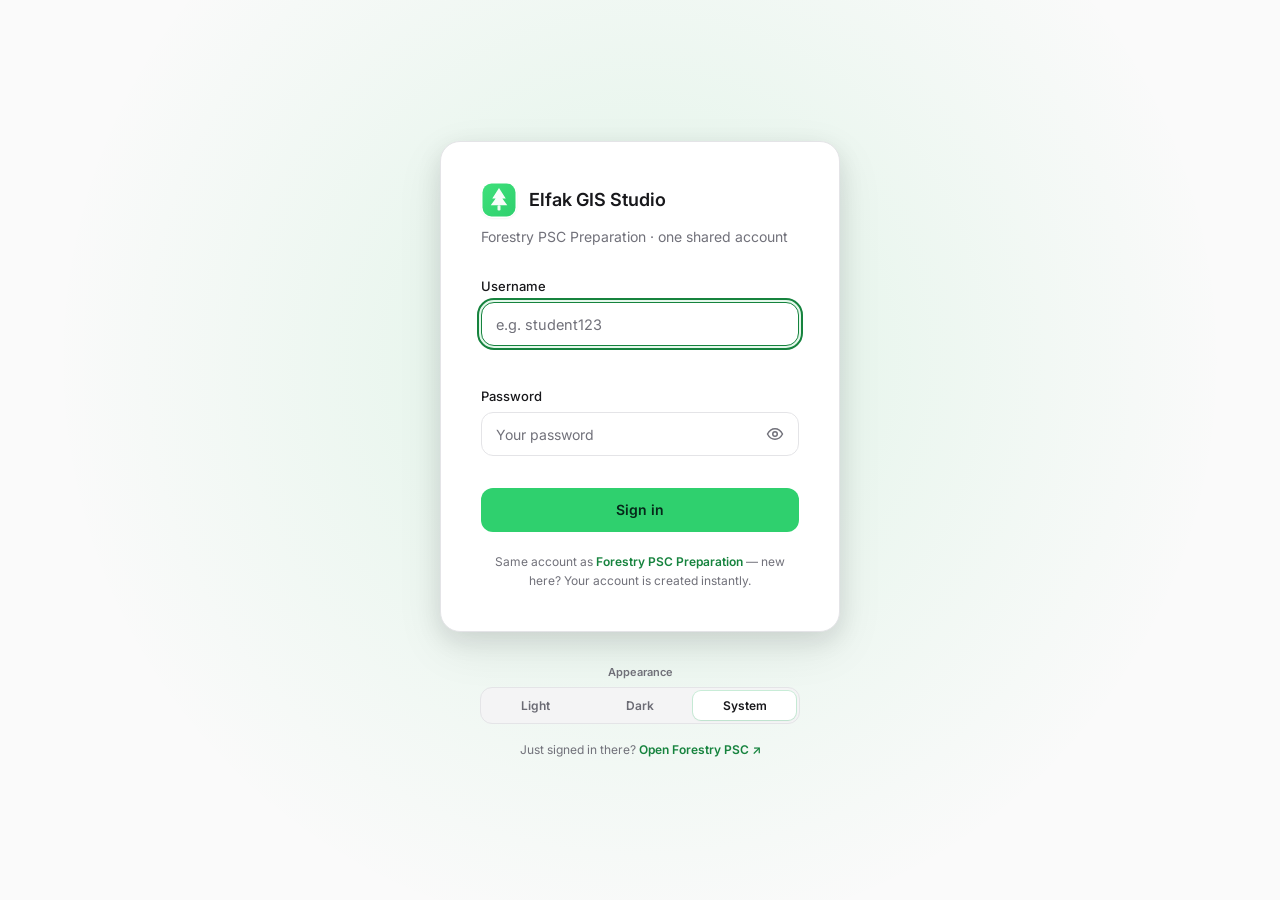
==== commit 34989f4e: "Add startup prefetch, root service worker, motion layer and theme work Startup - gzip eligible text " ====
--- a/templates/login.html
+++ b/templates/login.html
@@ -17,8 +17,23 @@
     <noscript><link href="https://fonts.googleapis.com/css2?family=Inter:wght@400;500;600;700;800&display=swap" rel="stylesheet" /></noscript>
     <link rel="preconnect" href="https://fonts.googleapis.com" />
     <link rel="preconnect" href="https://fonts.gstatic.com" crossorigin />
-    <link rel="stylesheet" href="/static/css/app.css?v=20260927-1" />
-    <link rel="stylesheet" href="/static/css/forestry.css?v=20260929-7" />
+    <link rel="stylesheet" href="/static/css/app.css?v=20260929-2" />
+    <link rel="stylesheet" href="/static/css/forestry.css?v=20260929-9" />
+    <link rel="stylesheet" href="/static/css/motion.css?v=20260929-2" />
+
+    <!-- The studio shell is fetched while the visitor types, so signing in
+         lands on a studio that has already painted. These are "prefetch"
+         rather than "preload": the studio files are not needed to render
+         this page, and prefetch marks them low-priority so they never
+         compete with the sign-in form or prefetch.js itself. -->
+    <link rel="preload" as="style" href="/static/css/forestry.css?v=20260929-9" />
+    <link rel="preload" as="script" href="/static/js/prefetch.js?v=20260929-2" />
+    <link rel="prefetch" as="style" href="/static/css/app.css?v=20260929-2" />
+    <link rel="prefetch" as="script" href="/static/js/app.js?v=20260929-8" />
+    <link rel="prefetch" as="script" href="/static/js/dock.js?v=20260927-1" />
+    <link rel="prefetch" as="script" href="/static/js/dock-resize.js?v=20260927-1" />
+    <link rel="preconnect" href="https://unpkg.com" crossorigin />
+    <link rel="preconnect" href="https://cdnjs.cloudflare.com" crossorigin />
 </head>
 <body class="login-page">
     <div id="theme-flash"></div>
@@ -32,7 +47,7 @@
                         <path d="M24 8 L33 22 H28.5 L35 31 H13 L19.5 22 H15 Z" fill="#fff" opacity="0.96"/>
                         <rect x="22" y="31" width="4" height="7" rx="1.5" fill="#fff" opacity="0.9"/>
                         <defs><linearGradient id="elfakLoginG" x1="2" y1="2" x2="46" y2="46" gradientUnits="userSpaceOnUse">
-                            <stop stop-color="#2fd06e"/><stop offset="1" stop-color="#16833e"/>
+                            <stop stop-color="var(--accent-bright)"/><stop offset="1" stop-color="var(--accent-fill)"/>
                         </linearGradient></defs>
                     </svg>
                 </span>
@@ -43,8 +58,10 @@
             <form id="login-form" autocomplete="on" onsubmit="doLogin();return false;">
                 <div class="login-field">
                     <label class="login-label" for="login-inp">Username</label>
-                    <input type="text" id="login-inp" class="input" placeholder="e.g. student123" maxlength="40"
-                           autocomplete="username" aria-label="Username" autofocus
+                    <input type="text" id="login-inp" class="input" name="username" placeholder="e.g. student123" maxlength="40"
+                           autocomplete="username" autocapitalize="none" autocorrect="off"
+                           spellcheck="false" enterkeyhint="next"
+                           aria-label="Username" autofocus
                            oninput="_checkUsernameHint(this.value)">
                     <p id="login-hint" role="status" aria-live="polite"></p>
                 </div>
@@ -52,8 +69,10 @@
                 <div class="login-field">
                     <label class="login-label" for="login-pw">Password</label>
                     <div class="pw-wrap">
-                        <input type="password" id="login-pw" class="input" placeholder="Your password" maxlength="128"
-                               autocomplete="current-password" aria-label="Password">
+                        <input type="password" id="login-pw" class="input" name="password" placeholder="Your password" maxlength="128"
+                               autocomplete="current-password" autocapitalize="none" autocorrect="off"
+                               spellcheck="false" enterkeyhint="go"
+                               aria-label="Password">
                         <button type="button" class="pw-toggle" id="pw-toggle" onclick="togglePw()"
                                 aria-label="Show password" aria-pressed="false">
                             <svg id="pw-eye" viewBox="0 0 24 24" fill="none" stroke="currentColor" stroke-width="2"
@@ -91,9 +110,12 @@
             Just signed in there?
             <a href="https://forestry-pscpreparation.onrender.com/" target="_blank" rel="noopener noreferrer">Open Forestry PSC &#8599;</a>
         </p>
+
+        <p class="login-prep" id="prep" role="status" aria-live="polite" hidden></p>
     </main>
 
-    <script defer src="/static/js/theme.js?v=20260929-2"></script>
-    <script defer src="/static/js/login.js?v=20260929-2"></script>
+    <script defer src="/static/js/theme.js?v=20260929-3"></script>
+    <script defer src="/static/js/prefetch.js?v=20260929-2"></script>
+    <script defer src="/static/js/login.js?v=20260929-3"></script>
 </body>
 </html>
--- a/static/css/app.css
+++ b/static/css/app.css
@@ -10,10 +10,23 @@
     --panel-hd: rgba(0,0,0,.025);
     --border: rgba(0,0,0,.09); --border-strong: rgba(0,0,0,.16);
     --txt: #1d1d1f; --txt2: #515154; --muted: #86868b;
-    --accent: #059669; --accent2: #34d399;
-    --accent-grad: linear-gradient(135deg,#34d399,#059669);
-    --accent-soft: rgba(5,150,105,.10); --accent-line: rgba(5,150,105,.30);
-    --focus: rgba(5,150,105,.55);
+    /* The green has two opposite jobs, so it gets two tokens.
+       --accent is INK: text, icons and hairlines sitting on the panel,
+       so it must be dark enough to read on white (5.3:1).
+       --accent-fill is FILL: a solid block that carries its own text via
+       --on-accent. Light mode fills with the bright spring green and sets
+       dark text on it; dark mode fills with the deep green and sets white.
+       One value cannot serve both — that is what made each theme look
+       wrong in turn. */
+    --accent: #0e7a5f; --accent2: #12b981;
+    --accent-fill: #12b981; --on-accent: #04241a;
+    --accent-grad: linear-gradient(135deg, var(--accent2), var(--accent-fill));
+    --accent-soft: rgba(18,185,129,.13); --accent-line: rgba(14,122,95,.30);
+    --focus: rgba(18,185,129,.55);
+    /* Halo behind accent buttons. Bright in light mode, where a soft
+       bloom reads as lift; restrained in dark, where a strong glow is
+       exactly the glare this palette exists to avoid. */
+    --accent-glow: rgba(18,185,129,.35);
     --red: #e5484d; --amber: #f5a524; --blue: #0a84ff;
     --input: #ffffff; --hover: rgba(0,0,0,.045);
     --shadow-sm: 0 1px 2px rgba(0,0,0,.06);
@@ -35,7 +48,18 @@
     --panel-hd: rgba(255,255,255,.04);
     --border: rgba(255,255,255,.12); --border-strong: rgba(255,255,255,.22);
     --txt: #f5f5f7; --txt2: #c7c7cc; --muted: #98989f;
-    --accent-soft: rgba(52,211,153,.13);
+    /* The green is inverted here on purpose. On black, a luminous mint
+       fill (the old #34d399, relative luminance .50) glares and tires the
+       eye, so the *fill* becomes the deep green and white sits on it at
+       6.5:1. The bright value survives only as ink, where it is small,
+       thin and genuinely needs to lift off the background (9.2:1). */
+    --accent: #45d69a; --accent2: #2f9c73;
+    --accent-fill: #0d6b4d; --on-accent: #ffffff;
+    --accent-grad: linear-gradient(135deg, var(--accent-fill), var(--accent));
+    --accent-soft: rgba(69,214,154,.13);
+    --accent-line: rgba(69,214,154,.30);
+    --focus: rgba(69,214,154,.55);
+    --accent-glow: rgba(69,214,154,.20);
     --input: #2c2c2e; --hover: rgba(255,255,255,.07);
     --shadow-sm: 0 1px 2px rgba(0,0,0,.4);
     --shadow-md: 0 4px 16px rgba(0,0,0,.5);
@@ -86,7 +110,7 @@
 .pill-dot { width: 7px; height: 7px; border-radius: 50%; background: var(--accent); }
 .hdr-user { display: flex; align-items: center; gap: 10px; margin-left: auto; }
 .avatar {
-    width: 34px; height: 34px; border-radius: 50%; background: var(--accent-grad); color: #fff;
+    width: 34px; height: 34px; border-radius: 50%; background: var(--accent-grad); color: var(--on-accent);
     display: flex; align-items: center; justify-content: center; font-weight: 800; font-size: 15px; flex-shrink: 0;
 }
 .hdr-btn {
@@ -168,7 +192,7 @@
     transition: border-color .2s var(--ease), transform 100ms var(--press);
 }
 .dz:hover { border-color: var(--accent); }
-.dz.over { border-color: var(--accent); background: rgba(5,150,105,.18); }
+.dz.over { border-color: var(--accent); background: var(--accent-soft); }
 .dz-text { font-size: 14.5px; font-weight: 700; }
 .dz input.fi { position: absolute; inset: 0; opacity: 0; cursor: pointer; }
 .badge { font-size: 13px; line-height: 1.6; padding: 11px 14px; border-radius: var(--r-md); background: var(--accent-soft); border: 1.5px solid var(--accent-line); color: var(--txt2); }
@@ -191,7 +215,7 @@
     transition: all .25s var(--spring); border: none; background: transparent;
 }
 .mtab:hover { color: var(--accent); }
-.mtab.active { color: #fff; background: var(--accent-grad); box-shadow: var(--shadow-sm); }
+.mtab.active { color: var(--on-accent); background: var(--accent-fill); box-shadow: var(--shadow-sm); }
 
 /* ── Cards (spring entrance, staggered) ── */
 .card { display: none; flex-direction: column; gap: 12px; }
@@ -208,7 +232,7 @@
 /* ── Console / run ── */
 .console { display: flex; gap: 14px; align-items: center; padding: 14px 18px; }
 .run-btn {
-    font-size: 16px; font-weight: 800; letter-spacing: -.01em; color: #fff; background: var(--accent-grad);
+    font-size: 16px; font-weight: 800; letter-spacing: -.01em; color: var(--on-accent); background: var(--accent-grad);
     border: none; border-radius: var(--pill); padding: 15px 30px; cursor: pointer; box-shadow: var(--shadow-md);
     transition: filter .2s var(--ease), box-shadow .2s var(--ease); white-space: nowrap;
 }
@@ -227,7 +251,7 @@
 .ptabs { display: flex; gap: 4px; background: var(--hover); border: 1px solid var(--border); border-radius: var(--pill); padding: 4px; margin: 12px 14px 0; flex-shrink: 0; }
 .ptab { flex: 1; text-align: center; font-size: 13.5px; font-weight: 700; padding: 10px 12px; border-radius: var(--pill); cursor: pointer; color: var(--muted); transition: all .25s var(--spring); }
 .ptab:hover:not(.on) { color: var(--txt); }
-.ptab.on { background: var(--accent-grad); color: #fff; box-shadow: var(--shadow-sm); }
+.ptab.on { background: var(--accent-fill); color: var(--on-accent); box-shadow: var(--shadow-sm); }
 .preview-foot { display: flex; gap: 8px; padding: 12px 14px; border-top: 1px solid var(--border); flex-shrink: 0; flex-wrap: wrap; align-items: center; }
 .run-meta { font-size: 13px; color: var(--muted); }
 .canvas-wrap {
@@ -297,7 +321,7 @@
 .etool { border: 1px solid var(--border); background: transparent; border-radius: 8px; padding: 6px 10px; cursor: pointer; color: var(--txt2); font-size: 13px; }
 .etool:hover { background: var(--hover); color: var(--txt); }
 .etool.active-tool { background: var(--accent-soft); border-color: var(--accent-line); color: var(--txt); }
-.etool.primary { background: var(--accent-grad); color: #fff; border: none; }
+.etool.primary { background: var(--accent-fill); color: var(--on-accent); border: none; }
 .sep-dot, .sep { width: 1px; align-self: stretch; background: var(--border); margin: 2px 4px; }
 .layout-hint { font-size: 12.5px; color: var(--muted); }
 
@@ -344,14 +368,14 @@
     font-size: 13px; font-weight: 700; padding: 8px 15px; border-radius: var(--pill); cursor: pointer;
     border: 1.5px solid var(--border-strong); background: var(--hover); color: var(--txt); text-decoration: none;
 }
-.run-act.primary, .dl-btn.primary { background: var(--accent-grad); color: #fff; border: none; }
+.run-act.primary, .dl-btn.primary { background: var(--accent-fill); color: var(--on-accent); border: none; }
 .g-summary { font-size: 13.5px; line-height: 1.6; }
 #g-result-box:empty { display: none; }
 #g-result-box.visible { display: block; }
 
 /* ── DEM / misc ── */
 .purple { color: var(--accent); }
-.primary { background: var(--accent-grad); color: #fff; }
+.primary { background: var(--accent-fill); color: var(--on-accent); }
 .danger { color: var(--red); }
 .info { color: var(--blue); }
 .warn { color: var(--amber); }
@@ -363,7 +387,6 @@
 @keyframes sheetIn { from { opacity: 0; transform: translateY(16px) scale(.98); } to { opacity: 1; transform: none; } }
 .login-card h2 { font-size: 22px; letter-spacing: -.02em; margin: 10px 0 4px; text-align: center; }
 #theme-flash { position: fixed; inset: 0; pointer-events: none; z-index: 999; opacity: 0; background: var(--bg); }
-.theme-ripple { position: fixed; border-radius: 50%; pointer-events: none; z-index: 998; }
 
 /* ── History drawer (springs from the right, symmetric exit) ── */
 #hist-drawer {
--- a/static/css/forestry.css
+++ b/static/css/forestry.css
@@ -54,16 +54,30 @@
     --border: #e4e4e7;
     --border-strong: #d4d4d8;
 
-    /* Accent — forestry's moss family */
-    --accent: #16833e;       /* moss-700 · text, buttons, links · 4.83:1 */
+    /* Accent — forestry's moss family, split by job so each theme can
+       carry the weight that suits it.
+
+       The two roles are genuinely opposites and that is deliberate:
+       --accent is INK (text, links, icons, hairlines) and must clear AA
+       against the surface it sits on.
+       --accent-fill is a solid block and takes its own text from
+       --on-accent, so light mode is free to use the *bright* moss with
+       near-black text (7.8:1) and read fresh and airy, while dark mode
+       uses the *deep* moss with white text (6.6:1) and stop glaring.
+       Collapsing these into one value is what made each theme look
+       wrong in turn: a single green cannot be both. */
+    --accent: #16833e;       /* moss-700 · ink on light · 4.6:1 bg, 4.8:1 panel */
     --accent2: #12682f;
-    --accent-bright: #21c45d; /* moss-600 · fills, progress, map accents only */
+    --accent-bright: #3ee07a; /* lighter step · gradients, progress, map · never text */
     --accent-strong: #12682f;
-    --accent-grad: linear-gradient(135deg, #2fd06e, #16833e);
+    --accent-fill: #2fd06e;  /* bright spring moss · carries --on-accent */
+    --on-accent: #06281a;    /* 7.8:1 on --accent-fill */
+    --accent-grad: linear-gradient(135deg, var(--accent-bright), var(--accent-fill));
     --accent-soft: rgba(33, 196, 93, .12);
     --accent-line: rgba(33, 196, 93, .34);
     --focus: rgba(33, 196, 93, .5);
     --hover: rgba(33, 196, 93, .07);
+    --accent-glow: rgba(47, 208, 110, .30);
 
     /* Status — forestry's destructive / flag families.
        Text steps are darkened for AA; the bright steps are fills only. */
@@ -123,15 +137,27 @@
     --border: #3a3a41;
     --border-strong: #4b4b53;
 
-    --accent: #3bde77;      /* forestry dark primary · 10.0:1 on --bg */
+    /* Dark inverts the roles rather than just dimming. The old pairing set
+       --accent, --accent-bright *and* the gradient all to #3bde77, a
+       luminous green (relative luminance .55) that glared on a near-black
+       surface and was tiring to look at.
+
+       Now: --accent stays light because small text on dark genuinely needs
+       to lift (9.7:1). But the *fill* drops to the deep moss (luminance
+       .11, a fifth of the old value) with white text at 6.6:1, so buttons
+       and progress read as green without lighting up the room. */
+    --accent: #46d97c;      /* ink on dark · 9.7:1 on --bg */
     --accent2: #7fca9c;
-    --accent-bright: #3bde77;
+    --accent-bright: #2fae63; /* progress + map accents · half the old glare */
     --accent-strong: #8fd6a8;
-    --accent-grad: linear-gradient(135deg, #3bde77, #16833e);
+    --accent-fill: #116b3c;  /* deep moss · carries --on-accent */
+    --on-accent: #ffffff;    /* 6.6:1 on --accent-fill */
+    --accent-grad: linear-gradient(135deg, var(--accent-bright), var(--accent-fill));
     --accent-soft: rgba(59, 222, 119, .16);
     --accent-line: rgba(59, 222, 119, .38);
     --focus: rgba(59, 222, 119, .55);
     --hover: rgba(59, 222, 119, .10);
+    --accent-glow: rgba(70, 217, 124, .18);
 
     --red: #f08a80;
     --red-bright: #ef4343;
@@ -283,6 +309,40 @@
     color: var(--red);
 }
 
+/* ── History: destructive actions ── */
+.run-act.danger {
+    color: var(--red);
+    border-color: var(--danger-line);
+    background: var(--danger-soft);
+    font-weight: 700;
+}
+.run-act.danger:hover {
+    background: var(--danger-soft);
+    border-color: var(--red);
+    color: var(--red-bright);
+}
+.run-act.danger:focus-visible,
+.drawer-clear:focus-visible {
+    outline: 2px solid var(--red);
+    outline-offset: 2px;
+}
+.drawer-clear {
+    font-family: var(--sans);
+    font-size: 12px;
+    font-weight: 700;
+    border: 1.5px solid var(--danger-line);
+    background: var(--danger-soft);
+    color: var(--red);
+    border-radius: var(--pill);
+    padding: 6px 12px;
+    cursor: pointer;
+    margin-left: auto;
+    transition: background .18s var(--ease), border-color .18s var(--ease);
+}
+.drawer-clear:hover { border-color: var(--red); color: var(--red-bright); }
+.drawer-clear[hidden] { display: none; }
+.drawer-hd .close-drawer { margin-left: 0; }
+
 /* ── Product identity strip ── */
 .forestry-badge {
     display: inline-flex;
@@ -314,7 +374,10 @@
     display: inline-flex;
     align-items: center;
     justify-content: center;
-    color: #fff;
+    /* Holds the letter "F", so it must not sit under a hardcoded white:
+       on light mode's bright gradient that is ~1.8:1. --on-accent tracks
+       the theme and stays legible over both ends of the gradient. */
+    color: var(--on-accent);
     font-size: 10px;
     font-weight: 800;
     flex-shrink: 0;
@@ -401,7 +464,7 @@
 .btn:focus-visible { outline: 2px solid var(--accent); outline-offset: 2px; }
 .btn:disabled { opacity: .6; cursor: not-allowed; }
 
-.btn-primary { background: var(--accent); color: #fff; }
+.btn-primary { background: var(--accent-fill); color: var(--on-accent); }
 
 .btn-primary:hover:not(:disabled) {
     background: var(--accent2);
@@ -631,8 +694,12 @@
 }
 
 .seg {
+    position: relative;
     display: grid;
-    grid-template-columns: repeat(3, 1fr);
+    /* auto-flow rather than a hardcoded 3, so the same control works for
+       any number of options without the columns drifting out of step. */
+    grid-auto-flow: column;
+    grid-auto-columns: 1fr;
     gap: 2px;
     padding: 3px;
     background: var(--bg2);
@@ -640,7 +707,35 @@
     border-radius: var(--r-md);
 }
 
+/* The travelling highlight.
+   One element, moved rather than redrawn per button: selecting a new
+   option slides this across the intervening ones on a spring, which is
+   what makes the control feel like one object instead of three buttons
+   that blink. Sized and placed from the real button geometry by theme.js
+   so it stays aligned at any width. */
+.seg-thumb {
+    position: absolute;
+    top: 0;
+    left: 0;
+    width: 0;
+    height: 0;
+    border-radius: var(--r-sm);
+    background: var(--panel-solid);
+    box-shadow: var(--shadow-sm), 0 0 0 1px color-mix(in srgb, var(--accent-fill) 22%, transparent);
+    pointer-events: none;
+    z-index: 0;
+    will-change: transform;
+    transition:
+        transform 420ms var(--spring),
+        width 420ms var(--spring),
+        height 420ms var(--spring),
+        background-color 620ms var(--ease),
+        box-shadow 620ms var(--ease);
+}
+
 .seg-btn {
+    position: relative;
+    z-index: 1;
     background: none;
     border: none;
     border-radius: var(--r-sm);
@@ -652,15 +747,18 @@
        where --muted lands at 4.40:1 and fails AA. */
     color: var(--muted-on-tint);
     cursor: pointer;
-    transition: background .18s var(--ease), color .18s var(--ease);
+    transition: color .18s var(--ease), transform .18s var(--spring);
 }
 
 .seg-btn:hover { color: var(--txt); }
-
+.seg-btn:active { transform: scale(.96); }
+
+/* The thumb now carries the selected surface, so the button itself must
+   not paint one or the two would double up during the slide. */
 .seg-btn[aria-pressed="true"] {
-    background: var(--panel-solid);
+    background: none;
     color: var(--txt);
-    box-shadow: var(--shadow-sm);
+    box-shadow: none;
 }
 
 .seg-btn:focus-visible { outline: 2px solid var(--accent); outline-offset: 2px; }
@@ -674,6 +772,21 @@
 
 .login-foot a { color: var(--accent); font-weight: 600; text-decoration: none; }
 .login-foot a:hover { text-decoration: underline; }
+
+/* Quiet status line for the background studio warm-up. It must never
+   look like an error or an obstacle, so it stays muted and small. */
+.login-prep {
+    margin: 4px 0 0;
+    font-size: .72rem;
+    color: var(--muted);
+    text-align: center;
+    line-height: 1.6;
+    min-height: 1.2em;
+    opacity: 0;
+    animation: prepIn .5s var(--spring) .15s forwards;
+}
+.login-prep[hidden] { display: none; }
+@keyframes prepIn { to { opacity: 1; } }
 
 /* Narrow phones: the reference keeps the card padding, but 40px of it
    on a 360px screen leaves ~40px of input. Trim the sides only. */
@@ -726,7 +839,7 @@
 .etool.primary,
 .run-act.primary,
 .dl-btn.primary {
-    background: var(--accent);
+    background: var(--accent-fill);
 }
 
 .run-btn:hover,
@@ -739,7 +852,7 @@
 }
 
 .prog-bar-fill {
-    background: linear-gradient(90deg, var(--accent-bright), var(--accent));
+    background: linear-gradient(90deg, var(--accent-bright), var(--accent-fill));
 }
 
 /* The empty-canvas message sits on the preview panel, where --muted
--- a/static/css/motion.css
+++ b/static/css/motion.css
@@ -0,0 +1,333 @@
+/* ================================================================
+   Elfak GIS Studio — motion layer
+   ------------------------------------------------------------
+   Loaded after app.css and forestry.css, so it can animate the
+   finished design without fighting the base rules.
+
+   The vocabulary already exists in app.css — --spring (a firm
+   decelerating curve), --ease (standard in/out), --press — and this
+   file adds to it rather than replacing it:
+
+   · a first-paint reveal, so the studio assembles instead of
+     appearing all at once
+   · a staggered entrance for panels, rows and history cards
+   · micro-interactions on the controls people actually touch
+   · skeletons and a shimmer for the moments data is still arriving
+   · a view transition when the mode changes, so the swap reads as
+     one surface moving rather than two panels blinking
+
+   Everything here is decorative. If it does not run, the app is
+   unchanged; and @media (prefers-reduced-motion: reduce) at the
+   bottom removes it entirely.
+   ================================================================ */
+
+:root {
+    /* Slightly longer than the base 0.2-0.25s: enough to read as
+       motion, short enough never to feel like waiting. */
+    --motion-fast: .18s;
+    --motion-base: .32s;
+    --motion-slow: .55s;
+    --motion-stagger: 45ms;
+    --shimmer: linear-gradient(100deg,
+        transparent 20%,
+        color-mix(in srgb, var(--accent) 12%, transparent) 45%,
+        transparent 70%);
+}
+
+/* ── First paint: the studio assembles ───────────────────────────
+   Elements fade up in document order via --i, so the eye is led
+   header → panels → workspace without a single layout jump. */
+.shell > .hdr,
+.shell > .main > .panel {
+    animation: mfRise var(--motion-slow) var(--spring) both;
+    animation-delay: calc(var(--i, 0) * var(--motion-stagger));
+}
+.hdr    { --i: 0; }
+#left-nav-panel  { --i: 1; }
+#right-panel     { --i: 2; }
+
+@keyframes mfRise {
+    from { opacity: 0; transform: translateY(10px) scale(.995); }
+    to   { opacity: 1; transform: none; }
+}
+
+/* ── Staggered lists ────────────────────────────────────────────
+   History cards and result rows arrive one after another. The cap
+   keeps a long list from taking seconds to finish appearing. */
+.stagger > * {
+    animation: mfRowIn var(--motion-base) var(--spring) both;
+    animation-delay: calc(min(var(--n, 0), 8) * var(--motion-stagger));
+}
+@keyframes mfRowIn {
+    from { opacity: 0; transform: translateX(-6px); }
+    to   { opacity: 1; transform: none; }
+}
+
+/* ── Controls: lift on hover, sink on press ─────────────────────
+   A 1px lift and a shadow bloom. Both are compositor-friendly
+   (transform + opacity), so they stay smooth on a busy map. */
+.hdr-btn,
+.run-act,
+.dl-btn,
+.btn,
+.seg-btn,
+.pw-toggle,
+.close-drawer,
+.drawer-clear,
+.tog,
+.ptab,
+.mtab {
+    transition:
+        transform var(--motion-fast) var(--spring),
+        box-shadow var(--motion-fast) var(--ease),
+        background-color var(--motion-fast) var(--ease),
+        border-color var(--motion-fast) var(--ease),
+        color var(--motion-fast) var(--ease);
+}
+.hdr-btn:hover,
+.run-act:hover,
+.dl-btn:hover,
+.btn:hover,
+.seg-btn:hover,
+.close-drawer:hover,
+.drawer-clear:hover {
+    transform: translateY(-1px);
+}
+.hdr-btn:active,
+.run-act:active,
+.dl-btn:active,
+.btn:active,
+.seg-btn:active,
+.pw-toggle:active,
+.close-drawer:active,
+.drawer-clear:active {
+    transform: translateY(0) scale(.97);
+    transition-duration: 80ms;
+}
+.run-act:focus-visible,
+.dl-btn:focus-visible,
+.btn:focus-visible,
+.seg-btn:focus-visible,
+.drawer-clear:focus-visible,
+.close-drawer:focus-visible {
+    outline: 2px solid var(--accent);
+    outline-offset: 2px;
+}
+
+/* The active tab gets a soft glow so the current mode is obvious
+   before you read it. */
+.ptab.on,
+.mtab.active,
+.tog.on {
+    box-shadow: 0 0 0 1px var(--accent-line), 0 4px 16px -6px var(--accent);
+    transition:
+        transform var(--motion-fast) var(--spring),
+        box-shadow var(--motion-base) var(--ease),
+        background-color var(--motion-base) var(--ease);
+}
+
+/* ── Mode swap ───────────────────────────────────────────────────
+   Cross-fade + a short rise when the active card changes, so
+   switching modules feels like the surface turning over. */
+.card.active {
+    animation: mfSwap var(--motion-base) var(--spring) both;
+}
+@keyframes mfSwap {
+    from { opacity: 0; transform: translateY(8px); }
+    to   { opacity: 1; transform: none; }
+}
+
+/* ── Loading: skeletons and a travelling shimmer ────────────────
+   Used where the app is waiting on the network. The placeholder has
+   the shape of the content, so nothing jumps when it lands. */
+.mf-skeleton {
+    position: relative;
+    overflow: hidden;
+    border-radius: var(--r-sm, 8px);
+    background: var(--hover);
+    min-height: 12px;
+}
+.mf-skeleton::after {
+    content: "";
+    position: absolute;
+    inset: 0;
+    background: var(--shimmer);
+    transform: translateX(-100%);
+    animation: mfShimmer 1.5s var(--ease) infinite;
+}
+@keyframes mfShimmer {
+    to { transform: translateX(100%); }
+}
+
+/* The engine pill breathes while it is preparing, then settles. */
+.pill.is-preparing .pill-dot {
+    animation: mfPulse 1.4s var(--ease) infinite;
+}
+@keyframes mfPulse {
+    0%, 100% { opacity: 1;   transform: scale(1); }
+    50%      { opacity: .45; transform: scale(.82); }
+}
+
+/* ── Progress bar ───────────────────────────────────────────────
+   A travelling highlight on the fill, so a long pipeline run has
+   visible motion between updates rather than a frozen bar. */
+.prog-bar-fill { position: relative; overflow: hidden; }
+.prog-bar-fill::after {
+    content: "";
+    position: absolute;
+    inset: 0;
+    background: var(--shimmer);
+    transform: translateX(-100%);
+    animation: mfShimmer 1.8s var(--ease) infinite;
+}
+
+/* ── Result image settles in ────────────────────────────────────
+   The map output is the thing the user waited for; give it a
+   deliberate, slightly larger entrance than the chrome. */
+#out-img {
+    transition: opacity .5s var(--ease), transform .6s var(--spring);
+}
+
+/* ── Drawer ──────────────────────────────────────────────────────
+   The history drawer already slides; this adds the content fade so
+   the list does not appear before the panel has arrived. */
+#hist-drawer.open .drawer-body {
+    animation: mfDrawerIn var(--motion-base) var(--ease) both;
+}
+@keyframes mfDrawerIn {
+    from { opacity: 0; transform: translateX(12px); }
+    to   { opacity: 1; transform: none; }
+}
+
+/* ── Focus ring for keyboard users, without a mouse-click ring ── */
+:focus-visible { outline: 2px solid var(--accent); outline-offset: 2px; border-radius: 6px; }
+
+/* ── Theme switch: a genuine colour tween ───────────────────────
+   Snapping between light and dark reads as a jump because every
+   colour changes in a single frame. The fix is not a wipe or a
+   cross-fade between two frozen screenshots — it is to let the
+   palette actually interpolate, so the interface travels from A to
+   H through B, C, D, E, F and G like any other animated value.
+
+   Custom properties do not animate by default: the browser sees
+   "custom property" and jumps. Registering each one with @property
+   and a <color> syntax makes it a real, interpolable value, so a
+   single transition on :root tweens the entire design system at
+   once and every element that consumes a token follows along.
+
+   Gradients cannot interpolate, so --accent-grad and friends are
+   rebuilt from the animated colours instead of carrying literal
+   hexes — that way the gradient tracks the tween rather than
+   snapping when it finishes. */
+@property --bg { syntax: '<color>'; inherits: true; initial-value: #fafafa; }
+@property --bg2 { syntax: '<color>'; inherits: true; initial-value: #f4f4f5; }
+@property --panel { syntax: '<color>'; inherits: true; initial-value: rgba(255,255,255,.88); }
+@property --panel-solid { syntax: '<color>'; inherits: true; initial-value: #ffffff; }
+@property --panel-hd { syntax: '<color>'; inherits: true; initial-value: rgba(24,24,27,.03); }
+@property --input { syntax: '<color>'; inherits: true; initial-value: #ffffff; }
+@property --txt { syntax: '<color>'; inherits: true; initial-value: #18181b; }
+@property --txt2 { syntax: '<color>'; inherits: true; initial-value: #3f3f46; }
+@property --muted { syntax: '<color>'; inherits: true; initial-value: #71717a; }
+@property --muted-on-tint { syntax: '<color>'; inherits: true; initial-value: #6b6b74; }
+@property --border { syntax: '<color>'; inherits: true; initial-value: #e4e4e7; }
+@property --border-strong { syntax: '<color>'; inherits: true; initial-value: #d4d4d8; }
+@property --accent { syntax: '<color>'; inherits: true; initial-value: #16833e; }
+@property --accent2 { syntax: '<color>'; inherits: true; initial-value: #12682f; }
+@property --accent-bright { syntax: '<color>'; inherits: true; initial-value: #2fd06e; }
+@property --accent-strong { syntax: '<color>'; inherits: true; initial-value: #12682f; }
+@property --accent-fill { syntax: '<color>'; inherits: true; initial-value: #2fd06e; }
+@property --on-accent { syntax: '<color>'; inherits: true; initial-value: #06281a; }
+@property --accent-soft { syntax: '<color>'; inherits: true; initial-value: rgba(33,196,93,.12); }
+@property --accent-line { syntax: '<color>'; inherits: true; initial-value: rgba(33,196,93,.34); }
+@property --focus { syntax: '<color>'; inherits: true; initial-value: rgba(33,196,93,.5); }
+@property --hover { syntax: '<color>'; inherits: true; initial-value: rgba(33,196,93,.07); }
+@property --accent-glow { syntax: '<color>'; inherits: true; initial-value: rgba(47,208,110,.30); }
+@property --red { syntax: '<color>'; inherits: true; initial-value: #a3281c; }
+@property --red-bright { syntax: '<color>'; inherits: true; initial-value: #ef4343; }
+@property --blue { syntax: '<color>'; inherits: true; initial-value: #1d5fa8; }
+@property --amber { syntax: '<color>'; inherits: true; initial-value: #8a4a08; }
+
+/* The tween is armed only once the first theme is on screen, so the
+   initial paint never animates from the registered initial-values. */
+:root.theme-tween {
+    transition:
+        --bg 620ms var(--ease),
+        --bg2 620ms var(--ease),
+        --panel 620ms var(--ease),
+        --panel-solid 620ms var(--ease),
+        --panel-hd 620ms var(--ease),
+        --input 620ms var(--ease),
+        --txt 620ms var(--ease),
+        --txt2 620ms var(--ease),
+        --muted 620ms var(--ease),
+        --muted-on-tint 620ms var(--ease),
+        --border 620ms var(--ease),
+        --border-strong 620ms var(--ease),
+        --accent 620ms var(--ease),
+        --accent2 620ms var(--ease),
+        --accent-bright 620ms var(--ease),
+        --accent-strong 620ms var(--ease),
+        --accent-fill 620ms var(--ease),
+        --on-accent 620ms var(--ease),
+        --accent-soft 620ms var(--ease),
+        --accent-line 620ms var(--ease),
+        --focus 620ms var(--ease),
+        --hover 620ms var(--ease),
+        --accent-glow 620ms var(--ease),
+        --red 620ms var(--ease),
+        --red-bright 620ms var(--ease),
+        --blue 620ms var(--ease),
+        --amber 620ms var(--ease);
+}
+
+/* Legacy fallback for engines without @property: a scoped cross-fade
+   stands in so the change is still a transition rather than a cut. */
+.theme-fade body,
+.theme-fade .panel,
+.theme-fade .hdr,
+.theme-fade .card,
+.theme-fade .run-card,
+.theme-fade .badge,
+.theme-fade input,
+.theme-fade select,
+.theme-fade .theme-btn,
+.theme-fade .run-act,
+.theme-fade .run-btn,
+.theme-fade .dl-btn,
+.theme-fade .btn,
+.theme-fade .seg-btn,
+.theme-fade .drawer,
+.theme-fade .ov-item,
+.theme-fade .logo-text,
+.theme-fade .panel-hd,
+.theme-fade .prog-msg {
+    transition:
+        background-color 420ms var(--ease),
+        border-color 420ms var(--ease),
+        color 420ms var(--ease),
+        box-shadow 420ms var(--ease);
+}
+
+/* ── Reduced motion: remove the decoration, keep the states ─────
+   The existing rules already flatten durations; this also stops the
+   looping animations, which would otherwise keep repainting. */
+@media (prefers-reduced-motion: reduce) {
+    .mf-skeleton::after,
+    .pill.is-preparing .pill-dot,
+    .prog-bar-fill::after {
+        animation: none !important;
+    }
+    .mf-skeleton::after { transform: none; opacity: 0; }
+    .hdr-btn:hover, .run-act:hover, .dl-btn:hover, .btn:hover,
+    .seg-btn:hover, .close-drawer:hover, .drawer-clear:hover,
+    .hdr-btn:active, .run-act:active, .dl-btn:active, .btn:active,
+    .seg-btn:active, .pw-toggle:active, .close-drawer:active,
+    .drawer-clear:active {
+        transform: none !important;
+    }
+}
+/* Same escape hatch as app.css, for the in-app "reduce motion" toggle. */
+.reduce-motion .mf-skeleton::after,
+.reduce-motion .pill.is-preparing .pill-dot,
+.reduce-motion .prog-bar-fill::after { animation: none !important; }
+.reduce-motion .mf-skeleton::after { opacity: 0; }
--- a/static/css/forestry.css
+++ b/static/css/forestry.css
@@ -54,16 +54,30 @@
     --border: #e4e4e7;
     --border-strong: #d4d4d8;
 
-    /* Accent — forestry's moss family */
-    --accent: #16833e;       /* moss-700 · text, buttons, links · 4.83:1 */
+    /* Accent — forestry's moss family, split by job so each theme can
+       carry the weight that suits it.
+
+       The two roles are genuinely opposites and that is deliberate:
+       --accent is INK (text, links, icons, hairlines) and must clear AA
+       against the surface it sits on.
+       --accent-fill is a solid block and takes its own text from
+       --on-accent, so light mode is free to use the *bright* moss with
+       near-black text (7.8:1) and read fresh and airy, while dark mode
+       uses the *deep* moss with white text (6.6:1) and stop glaring.
+       Collapsing these into one value is what made each theme look
+       wrong in turn: a single green cannot be both. */
+    --accent: #16833e;       /* moss-700 · ink on light · 4.6:1 bg, 4.8:1 panel */
     --accent2: #12682f;
-    --accent-bright: #21c45d; /* moss-600 · fills, progress, map accents only */
+    --accent-bright: #3ee07a; /* lighter step · gradients, progress, map · never text */
     --accent-strong: #12682f;
-    --accent-grad: linear-gradient(135deg, #2fd06e, #16833e);
+    --accent-fill: #2fd06e;  /* bright spring moss · carries --on-accent */
+    --on-accent: #06281a;    /* 7.8:1 on --accent-fill */
+    --accent-grad: linear-gradient(135deg, var(--accent-bright), var(--accent-fill));
     --accent-soft: rgba(33, 196, 93, .12);
     --accent-line: rgba(33, 196, 93, .34);
     --focus: rgba(33, 196, 93, .5);
     --hover: rgba(33, 196, 93, .07);
+    --accent-glow: rgba(47, 208, 110, .30);
 
     /* Status — forestry's destructive / flag families.
        Text steps are darkened for AA; the bright steps are fills only. */
@@ -123,15 +137,27 @@
     --border: #3a3a41;
     --border-strong: #4b4b53;
 
-    --accent: #3bde77;      /* forestry dark primary · 10.0:1 on --bg */
+    /* Dark inverts the roles rather than just dimming. The old pairing set
+       --accent, --accent-bright *and* the gradient all to #3bde77, a
+       luminous green (relative luminance .55) that glared on a near-black
+       surface and was tiring to look at.
+
+       Now: --accent stays light because small text on dark genuinely needs
+       to lift (9.7:1). But the *fill* drops to the deep moss (luminance
+       .11, a fifth of the old value) with white text at 6.6:1, so buttons
+       and progress read as green without lighting up the room. */
+    --accent: #46d97c;      /* ink on dark · 9.7:1 on --bg */
     --accent2: #7fca9c;
-    --accent-bright: #3bde77;
+    --accent-bright: #2fae63; /* progress + map accents · half the old glare */
     --accent-strong: #8fd6a8;
-    --accent-grad: linear-gradient(135deg, #3bde77, #16833e);
+    --accent-fill: #116b3c;  /* deep moss · carries --on-accent */
+    --on-accent: #ffffff;    /* 6.6:1 on --accent-fill */
+    --accent-grad: linear-gradient(135deg, var(--accent-bright), var(--accent-fill));
     --accent-soft: rgba(59, 222, 119, .16);
     --accent-line: rgba(59, 222, 119, .38);
     --focus: rgba(59, 222, 119, .55);
     --hover: rgba(59, 222, 119, .10);
+    --accent-glow: rgba(70, 217, 124, .18);
 
     --red: #f08a80;
     --red-bright: #ef4343;
@@ -283,6 +309,40 @@
     color: var(--red);
 }
 
+/* ── History: destructive actions ── */
+.run-act.danger {
+    color: var(--red);
+    border-color: var(--danger-line);
+    background: var(--danger-soft);
+    font-weight: 700;
+}
+.run-act.danger:hover {
+    background: var(--danger-soft);
+    border-color: var(--red);
+    color: var(--red-bright);
+}
+.run-act.danger:focus-visible,
+.drawer-clear:focus-visible {
+    outline: 2px solid var(--red);
+    outline-offset: 2px;
+}
+.drawer-clear {
+    font-family: var(--sans);
+    font-size: 12px;
+    font-weight: 700;
+    border: 1.5px solid var(--danger-line);
+    background: var(--danger-soft);
+    color: var(--red);
+    border-radius: var(--pill);
+    padding: 6px 12px;
+    cursor: pointer;
+    margin-left: auto;
+    transition: background .18s var(--ease), border-color .18s var(--ease);
+}
+.drawer-clear:hover { border-color: var(--red); color: var(--red-bright); }
+.drawer-clear[hidden] { display: none; }
+.drawer-hd .close-drawer { margin-left: 0; }
+
 /* ── Product identity strip ── */
 .forestry-badge {
     display: inline-flex;
@@ -314,7 +374,10 @@
     display: inline-flex;
     align-items: center;
     justify-content: center;
-    color: #fff;
+    /* Holds the letter "F", so it must not sit under a hardcoded white:
+       on light mode's bright gradient that is ~1.8:1. --on-accent tracks
+       the theme and stays legible over both ends of the gradient. */
+    color: var(--on-accent);
     font-size: 10px;
     font-weight: 800;
     flex-shrink: 0;
@@ -401,7 +464,7 @@
 .btn:focus-visible { outline: 2px solid var(--accent); outline-offset: 2px; }
 .btn:disabled { opacity: .6; cursor: not-allowed; }
 
-.btn-primary { background: var(--accent); color: #fff; }
+.btn-primary { background: var(--accent-fill); color: var(--on-accent); }
 
 .btn-primary:hover:not(:disabled) {
     background: var(--accent2);
@@ -631,8 +694,12 @@
 }
 
 .seg {
+    position: relative;
     display: grid;
-    grid-template-columns: repeat(3, 1fr);
+    /* auto-flow rather than a hardcoded 3, so the same control works for
+       any number of options without the columns drifting out of step. */
+    grid-auto-flow: column;
+    grid-auto-columns: 1fr;
     gap: 2px;
     padding: 3px;
     background: var(--bg2);
@@ -640,7 +707,35 @@
     border-radius: var(--r-md);
 }
 
+/* The travelling highlight.
+   One element, moved rather than redrawn per button: selecting a new
+   option slides this across the intervening ones on a spring, which is
+   what makes the control feel like one object instead of three buttons
+   that blink. Sized and placed from the real button geometry by theme.js
+   so it stays aligned at any width. */
+.seg-thumb {
+    position: absolute;
+    top: 0;
+    left: 0;
+    width: 0;
+    height: 0;
+    border-radius: var(--r-sm);
+    background: var(--panel-solid);
+    box-shadow: var(--shadow-sm), 0 0 0 1px color-mix(in srgb, var(--accent-fill) 22%, transparent);
+    pointer-events: none;
+    z-index: 0;
+    will-change: transform;
+    transition:
+        transform 420ms var(--spring),
+        width 420ms var(--spring),
+        height 420ms var(--spring),
+        background-color 620ms var(--ease),
+        box-shadow 620ms var(--ease);
+}
+
 .seg-btn {
+    position: relative;
+    z-index: 1;
     background: none;
     border: none;
     border-radius: var(--r-sm);
@@ -652,15 +747,18 @@
        where --muted lands at 4.40:1 and fails AA. */
     color: var(--muted-on-tint);
     cursor: pointer;
-    transition: background .18s var(--ease), color .18s var(--ease);
+    transition: color .18s var(--ease), transform .18s var(--spring);
 }
 
 .seg-btn:hover { color: var(--txt); }
-
+.seg-btn:active { transform: scale(.96); }
+
+/* The thumb now carries the selected surface, so the button itself must
+   not paint one or the two would double up during the slide. */
 .seg-btn[aria-pressed="true"] {
-    background: var(--panel-solid);
+    background: none;
     color: var(--txt);
-    box-shadow: var(--shadow-sm);
+    box-shadow: none;
 }
 
 .seg-btn:focus-visible { outline: 2px solid var(--accent); outline-offset: 2px; }
@@ -674,6 +772,21 @@
 
 .login-foot a { color: var(--accent); font-weight: 600; text-decoration: none; }
 .login-foot a:hover { text-decoration: underline; }
+
+/* Quiet status line for the background studio warm-up. It must never
+   look like an error or an obstacle, so it stays muted and small. */
+.login-prep {
+    margin: 4px 0 0;
+    font-size: .72rem;
+    color: var(--muted);
+    text-align: center;
+    line-height: 1.6;
+    min-height: 1.2em;
+    opacity: 0;
+    animation: prepIn .5s var(--spring) .15s forwards;
+}
+.login-prep[hidden] { display: none; }
+@keyframes prepIn { to { opacity: 1; } }
 
 /* Narrow phones: the reference keeps the card padding, but 40px of it
    on a 360px screen leaves ~40px of input. Trim the sides only. */
@@ -726,7 +839,7 @@
 .etool.primary,
 .run-act.primary,
 .dl-btn.primary {
-    background: var(--accent);
+    background: var(--accent-fill);
 }
 
 .run-btn:hover,
@@ -739,7 +852,7 @@
 }
 
 .prog-bar-fill {
-    background: linear-gradient(90deg, var(--accent-bright), var(--accent));
+    background: linear-gradient(90deg, var(--accent-bright), var(--accent-fill));
 }
 
 /* The empty-canvas message sits on the preview panel, where --muted
--- a/static/css/app.css
+++ b/static/css/app.css
@@ -10,10 +10,23 @@
     --panel-hd: rgba(0,0,0,.025);
     --border: rgba(0,0,0,.09); --border-strong: rgba(0,0,0,.16);
     --txt: #1d1d1f; --txt2: #515154; --muted: #86868b;
-    --accent: #059669; --accent2: #34d399;
-    --accent-grad: linear-gradient(135deg,#34d399,#059669);
-    --accent-soft: rgba(5,150,105,.10); --accent-line: rgba(5,150,105,.30);
-    --focus: rgba(5,150,105,.55);
+    /* The green has two opposite jobs, so it gets two tokens.
+       --accent is INK: text, icons and hairlines sitting on the panel,
+       so it must be dark enough to read on white (5.3:1).
+       --accent-fill is FILL: a solid block that carries its own text via
+       --on-accent. Light mode fills with the bright spring green and sets
+       dark text on it; dark mode fills with the deep green and sets white.
+       One value cannot serve both — that is what made each theme look
+       wrong in turn. */
+    --accent: #0e7a5f; --accent2: #12b981;
+    --accent-fill: #12b981; --on-accent: #04241a;
+    --accent-grad: linear-gradient(135deg, var(--accent2), var(--accent-fill));
+    --accent-soft: rgba(18,185,129,.13); --accent-line: rgba(14,122,95,.30);
+    --focus: rgba(18,185,129,.55);
+    /* Halo behind accent buttons. Bright in light mode, where a soft
+       bloom reads as lift; restrained in dark, where a strong glow is
+       exactly the glare this palette exists to avoid. */
+    --accent-glow: rgba(18,185,129,.35);
     --red: #e5484d; --amber: #f5a524; --blue: #0a84ff;
     --input: #ffffff; --hover: rgba(0,0,0,.045);
     --shadow-sm: 0 1px 2px rgba(0,0,0,.06);
@@ -35,7 +48,18 @@
     --panel-hd: rgba(255,255,255,.04);
     --border: rgba(255,255,255,.12); --border-strong: rgba(255,255,255,.22);
     --txt: #f5f5f7; --txt2: #c7c7cc; --muted: #98989f;
-    --accent-soft: rgba(52,211,153,.13);
+    /* The green is inverted here on purpose. On black, a luminous mint
+       fill (the old #34d399, relative luminance .50) glares and tires the
+       eye, so the *fill* becomes the deep green and white sits on it at
+       6.5:1. The bright value survives only as ink, where it is small,
+       thin and genuinely needs to lift off the background (9.2:1). */
+    --accent: #45d69a; --accent2: #2f9c73;
+    --accent-fill: #0d6b4d; --on-accent: #ffffff;
+    --accent-grad: linear-gradient(135deg, var(--accent-fill), var(--accent));
+    --accent-soft: rgba(69,214,154,.13);
+    --accent-line: rgba(69,214,154,.30);
+    --focus: rgba(69,214,154,.55);
+    --accent-glow: rgba(69,214,154,.20);
     --input: #2c2c2e; --hover: rgba(255,255,255,.07);
     --shadow-sm: 0 1px 2px rgba(0,0,0,.4);
     --shadow-md: 0 4px 16px rgba(0,0,0,.5);
@@ -86,7 +110,7 @@
 .pill-dot { width: 7px; height: 7px; border-radius: 50%; background: var(--accent); }
 .hdr-user { display: flex; align-items: center; gap: 10px; margin-left: auto; }
 .avatar {
-    width: 34px; height: 34px; border-radius: 50%; background: var(--accent-grad); color: #fff;
+    width: 34px; height: 34px; border-radius: 50%; background: var(--accent-grad); color: var(--on-accent);
     display: flex; align-items: center; justify-content: center; font-weight: 800; font-size: 15px; flex-shrink: 0;
 }
 .hdr-btn {
@@ -168,7 +192,7 @@
     transition: border-color .2s var(--ease), transform 100ms var(--press);
 }
 .dz:hover { border-color: var(--accent); }
-.dz.over { border-color: var(--accent); background: rgba(5,150,105,.18); }
+.dz.over { border-color: var(--accent); background: var(--accent-soft); }
 .dz-text { font-size: 14.5px; font-weight: 700; }
 .dz input.fi { position: absolute; inset: 0; opacity: 0; cursor: pointer; }
 .badge { font-size: 13px; line-height: 1.6; padding: 11px 14px; border-radius: var(--r-md); background: var(--accent-soft); border: 1.5px solid var(--accent-line); color: var(--txt2); }
@@ -191,7 +215,7 @@
     transition: all .25s var(--spring); border: none; background: transparent;
 }
 .mtab:hover { color: var(--accent); }
-.mtab.active { color: #fff; background: var(--accent-grad); box-shadow: var(--shadow-sm); }
+.mtab.active { color: var(--on-accent); background: var(--accent-fill); box-shadow: var(--shadow-sm); }
 
 /* ── Cards (spring entrance, staggered) ── */
 .card { display: none; flex-direction: column; gap: 12px; }
@@ -208,7 +232,7 @@
 /* ── Console / run ── */
 .console { display: flex; gap: 14px; align-items: center; padding: 14px 18px; }
 .run-btn {
-    font-size: 16px; font-weight: 800; letter-spacing: -.01em; color: #fff; background: var(--accent-grad);
+    font-size: 16px; font-weight: 800; letter-spacing: -.01em; color: var(--on-accent); background: var(--accent-grad);
     border: none; border-radius: var(--pill); padding: 15px 30px; cursor: pointer; box-shadow: var(--shadow-md);
     transition: filter .2s var(--ease), box-shadow .2s var(--ease); white-space: nowrap;
 }
@@ -227,7 +251,7 @@
 .ptabs { display: flex; gap: 4px; background: var(--hover); border: 1px solid var(--border); border-radius: var(--pill); padding: 4px; margin: 12px 14px 0; flex-shrink: 0; }
 .ptab { flex: 1; text-align: center; font-size: 13.5px; font-weight: 700; padding: 10px 12px; border-radius: var(--pill); cursor: pointer; color: var(--muted); transition: all .25s var(--spring); }
 .ptab:hover:not(.on) { color: var(--txt); }
-.ptab.on { background: var(--accent-grad); color: #fff; box-shadow: var(--shadow-sm); }
+.ptab.on { background: var(--accent-fill); color: var(--on-accent); box-shadow: var(--shadow-sm); }
 .preview-foot { display: flex; gap: 8px; padding: 12px 14px; border-top: 1px solid var(--border); flex-shrink: 0; flex-wrap: wrap; align-items: center; }
 .run-meta { font-size: 13px; color: var(--muted); }
 .canvas-wrap {
@@ -297,7 +321,7 @@
 .etool { border: 1px solid var(--border); background: transparent; border-radius: 8px; padding: 6px 10px; cursor: pointer; color: var(--txt2); font-size: 13px; }
 .etool:hover { background: var(--hover); color: var(--txt); }
 .etool.active-tool { background: var(--accent-soft); border-color: var(--accent-line); color: var(--txt); }
-.etool.primary { background: var(--accent-grad); color: #fff; border: none; }
+.etool.primary { background: var(--accent-fill); color: var(--on-accent); border: none; }
 .sep-dot, .sep { width: 1px; align-self: stretch; background: var(--border); margin: 2px 4px; }
 .layout-hint { font-size: 12.5px; color: var(--muted); }
 
@@ -344,14 +368,14 @@
     font-size: 13px; font-weight: 700; padding: 8px 15px; border-radius: var(--pill); cursor: pointer;
     border: 1.5px solid var(--border-strong); background: var(--hover); color: var(--txt); text-decoration: none;
 }
-.run-act.primary, .dl-btn.primary { background: var(--accent-grad); color: #fff; border: none; }
+.run-act.primary, .dl-btn.primary { background: var(--accent-fill); color: var(--on-accent); border: none; }
 .g-summary { font-size: 13.5px; line-height: 1.6; }
 #g-result-box:empty { display: none; }
 #g-result-box.visible { display: block; }
 
 /* ── DEM / misc ── */
 .purple { color: var(--accent); }
-.primary { background: var(--accent-grad); color: #fff; }
+.primary { background: var(--accent-fill); color: var(--on-accent); }
 .danger { color: var(--red); }
 .info { color: var(--blue); }
 .warn { color: var(--amber); }
@@ -363,7 +387,6 @@
 @keyframes sheetIn { from { opacity: 0; transform: translateY(16px) scale(.98); } to { opacity: 1; transform: none; } }
 .login-card h2 { font-size: 22px; letter-spacing: -.02em; margin: 10px 0 4px; text-align: center; }
 #theme-flash { position: fixed; inset: 0; pointer-events: none; z-index: 999; opacity: 0; background: var(--bg); }
-.theme-ripple { position: fixed; border-radius: 50%; pointer-events: none; z-index: 998; }
 
 /* ── History drawer (springs from the right, symmetric exit) ── */
 #hist-drawer {
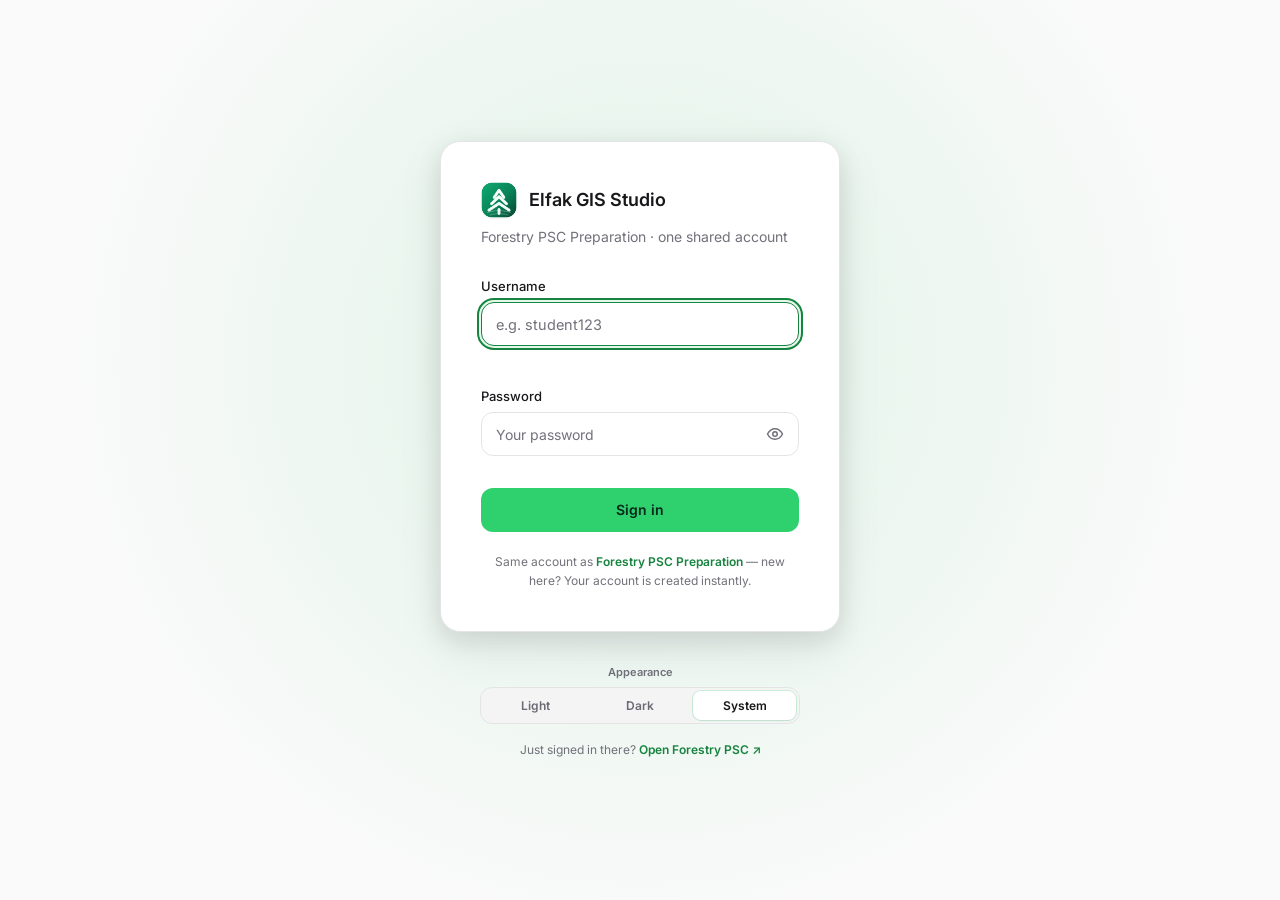
==== commit ab5e67fd: "Fix native file inputs in groups F and G, and unify the logo Groups F and G showed a small grey "Cho" ====
--- a/templates/login.html
+++ b/templates/login.html
@@ -42,14 +42,8 @@
         <div class="login-card">
             <div class="login-head">
                 <span class="login-mark" aria-hidden="true">
-                    <svg viewBox="0 0 48 48" fill="none" role="img" aria-label="Elfak GIS logo">
-                        <rect x="2" y="2" width="44" height="44" rx="12" fill="url(#elfakLoginG)"/>
-                        <path d="M24 8 L33 22 H28.5 L35 31 H13 L19.5 22 H15 Z" fill="#fff" opacity="0.96"/>
-                        <rect x="22" y="31" width="4" height="7" rx="1.5" fill="#fff" opacity="0.9"/>
-                        <defs><linearGradient id="elfakLoginG" x1="2" y1="2" x2="46" y2="46" gradientUnits="userSpaceOnUse">
-                            <stop stop-color="var(--accent-bright)"/><stop offset="1" stop-color="var(--accent-fill)"/>
-                        </linearGradient></defs>
-                    </svg>
+                    <img src="/static/elfak-logo-64.png" width="44" height="44"
+                         alt="Elfak GIS Studio" decoding="async">
                 </span>
                 <span class="login-title">Elfak GIS Studio</span>
             </div>
--- a/static/css/app.css
+++ b/static/css/app.css
@@ -98,7 +98,8 @@
 }
 .logo { display: flex; align-items: center; gap: 12px; }
 .logo-mark { width: 42px; height: 42px; border-radius: 12px; overflow: hidden; box-shadow: var(--shadow-sm); flex-shrink: 0; }
-.logo-mark svg { width: 42px; height: 42px; display: block; }
+.logo-mark svg,
+.logo-mark img { width: 42px; height: 42px; display: block; }
 .logo-text { font-size: 17px; font-weight: 800; letter-spacing: -.022em; line-height: 1.1; }
 .logo-sub { font-size: 10.5px; color: var(--muted); letter-spacing: .1em; text-transform: uppercase; font-weight: 600; }
 .hdr-pills { display: flex; gap: 8px; margin-left: 8px; }
@@ -194,7 +195,11 @@
 .dz:hover { border-color: var(--accent); }
 .dz.over { border-color: var(--accent); background: var(--accent-soft); }
 .dz-text { font-size: 14.5px; font-weight: 700; }
-.dz input.fi { position: absolute; inset: 0; opacity: 0; cursor: pointer; }
+/* Every file input inside a dropzone is the invisible click target for the
+   whole box, not just the ones that remembered a class. Targeting the type
+   means a dropzone can never leak the browser's native "Choose File"
+   control, which is what happens if this is keyed on an opt-in class. */
+.dz input[type="file"] { position: absolute; inset: 0; opacity: 0; cursor: pointer; }
 .badge { font-size: 13px; line-height: 1.6; padding: 11px 14px; border-radius: var(--r-md); background: var(--accent-soft); border: 1.5px solid var(--accent-line); color: var(--txt2); }
 .badge[style] { font-size: 12.5px !important; line-height: 1.6 !important; }
 .badge.info { background: rgba(10,132,255,.09); border-color: rgba(10,132,255,.3); }
--- a/static/css/forestry.css
+++ b/static/css/forestry.css
@@ -541,7 +541,8 @@
     box-shadow: var(--shadow-sm);
 }
 
-.login-mark svg { width: 36px; height: 36px; display: block; }
+.login-mark svg,
+.login-mark img { width: 36px; height: 36px; display: block; }
 
 .login-title {
     font-family: var(--display);
--- a/static/css/forestry.css
+++ b/static/css/forestry.css
@@ -541,7 +541,8 @@
     box-shadow: var(--shadow-sm);
 }
 
-.login-mark svg { width: 36px; height: 36px; display: block; }
+.login-mark svg,
+.login-mark img { width: 36px; height: 36px; display: block; }
 
 .login-title {
     font-family: var(--display);
--- a/static/css/app.css
+++ b/static/css/app.css
@@ -98,7 +98,8 @@
 }
 .logo { display: flex; align-items: center; gap: 12px; }
 .logo-mark { width: 42px; height: 42px; border-radius: 12px; overflow: hidden; box-shadow: var(--shadow-sm); flex-shrink: 0; }
-.logo-mark svg { width: 42px; height: 42px; display: block; }
+.logo-mark svg,
+.logo-mark img { width: 42px; height: 42px; display: block; }
 .logo-text { font-size: 17px; font-weight: 800; letter-spacing: -.022em; line-height: 1.1; }
 .logo-sub { font-size: 10.5px; color: var(--muted); letter-spacing: .1em; text-transform: uppercase; font-weight: 600; }
 .hdr-pills { display: flex; gap: 8px; margin-left: 8px; }
@@ -194,7 +195,11 @@
 .dz:hover { border-color: var(--accent); }
 .dz.over { border-color: var(--accent); background: var(--accent-soft); }
 .dz-text { font-size: 14.5px; font-weight: 700; }
-.dz input.fi { position: absolute; inset: 0; opacity: 0; cursor: pointer; }
+/* Every file input inside a dropzone is the invisible click target for the
+   whole box, not just the ones that remembered a class. Targeting the type
+   means a dropzone can never leak the browser's native "Choose File"
+   control, which is what happens if this is keyed on an opt-in class. */
+.dz input[type="file"] { position: absolute; inset: 0; opacity: 0; cursor: pointer; }
 .badge { font-size: 13px; line-height: 1.6; padding: 11px 14px; border-radius: var(--r-md); background: var(--accent-soft); border: 1.5px solid var(--accent-line); color: var(--txt2); }
 .badge[style] { font-size: 12.5px !important; line-height: 1.6 !important; }
 .badge.info { background: rgba(10,132,255,.09); border-color: rgba(10,132,255,.3); }
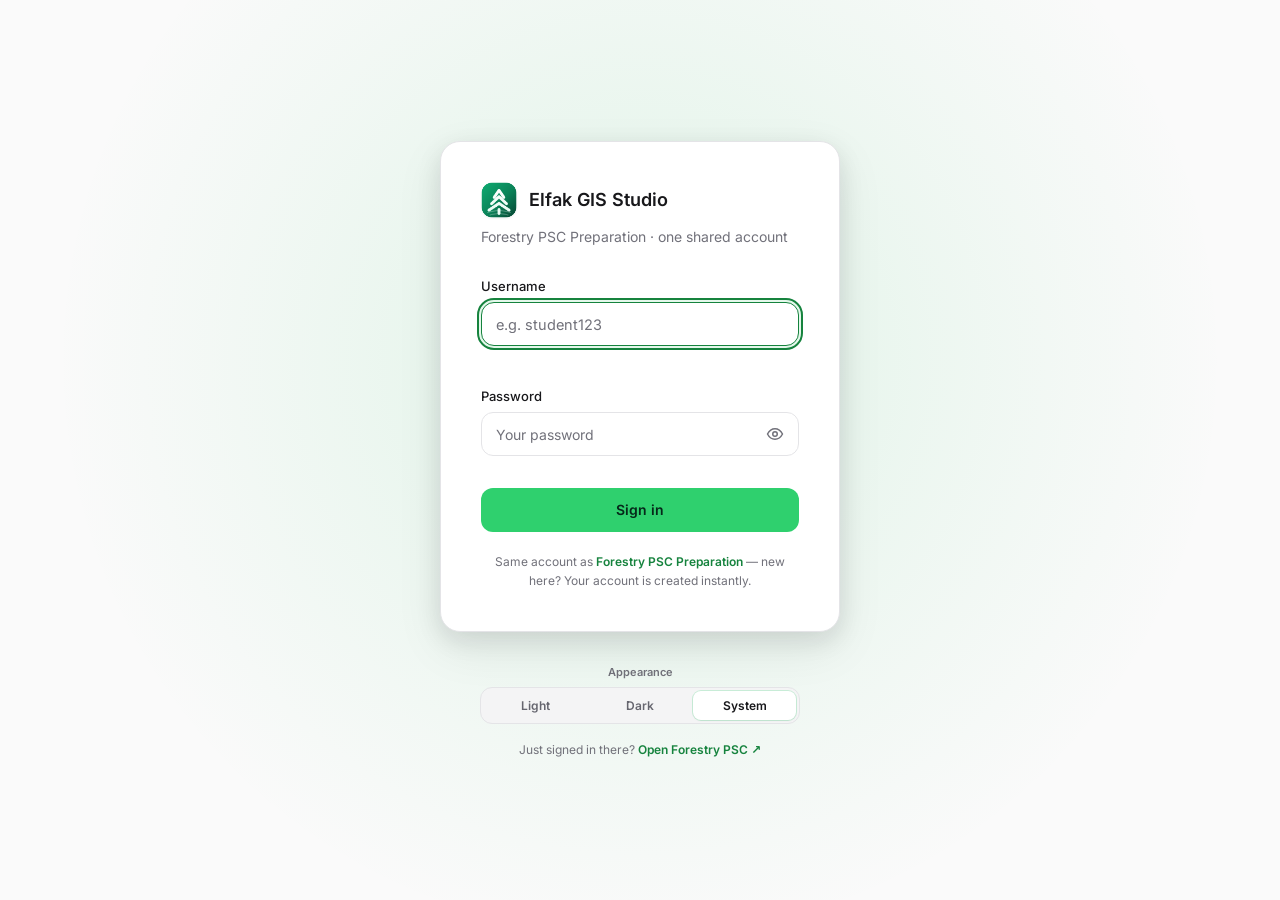
==== commit 007572db: "Harden authentication, close run-access gaps, and fix the cache Security, on top of the design pass " ====
--- a/templates/login.html
+++ b/templates/login.html
@@ -12,12 +12,12 @@
     <meta name="theme-color" content="#18181b" media="(prefers-color-scheme: dark)" />
 
     <!-- Same fonts and stylesheets as the studio, so the sign-in page and
-         the app read as one product. -->
-    <link href="https://fonts.googleapis.com/css2?family=Inter:wght@400;500;600;700;800&display=swap" rel="stylesheet" media="print" onload="this.media='all'" />
-    <noscript><link href="https://fonts.googleapis.com/css2?family=Inter:wght@400;500;600;700;800&display=swap" rel="stylesheet" /></noscript>
-    <link rel="preconnect" href="https://fonts.googleapis.com" />
-    <link rel="preconnect" href="https://fonts.gstatic.com" crossorigin />
-    <link rel="stylesheet" href="/static/css/app.css?v=20260929-2" />
+         the app read as one product. Inter is self-hosted: the CSP does not
+         allow fonts.googleapis.com, so the old remote request was blocked and
+         the page fell back to a system font. -->
+    <link rel="preload" as="font" type="font/woff2" href="/static/fonts/inter-latin.woff2" crossorigin />
+    <link rel="stylesheet" href="/static/css/fonts.css?v=20260930-1" />
+    <link rel="stylesheet" href="/static/css/app.css?v=20260930-1" />
     <link rel="stylesheet" href="/static/css/forestry.css?v=20260929-9" />
     <link rel="stylesheet" href="/static/css/motion.css?v=20260929-2" />
 
@@ -28,10 +28,10 @@
          compete with the sign-in form or prefetch.js itself. -->
     <link rel="preload" as="style" href="/static/css/forestry.css?v=20260929-9" />
     <link rel="preload" as="script" href="/static/js/prefetch.js?v=20260929-2" />
-    <link rel="prefetch" as="style" href="/static/css/app.css?v=20260929-2" />
+    <link rel="prefetch" as="style" href="/static/css/app.css?v=20260930-1" />
     <link rel="prefetch" as="script" href="/static/js/app.js?v=20260929-8" />
-    <link rel="prefetch" as="script" href="/static/js/dock.js?v=20260927-1" />
-    <link rel="prefetch" as="script" href="/static/js/dock-resize.js?v=20260927-1" />
+    <link rel="prefetch" as="script" href="/static/js/dock.js?v=20260930-1" />
+    <link rel="prefetch" as="script" href="/static/js/dock-resize.js?v=20260930-1" />
     <link rel="preconnect" href="https://unpkg.com" crossorigin />
     <link rel="preconnect" href="https://cdnjs.cloudflare.com" crossorigin />
 </head>
@@ -55,7 +55,7 @@
                     <input type="text" id="login-inp" class="input" name="username" placeholder="e.g. student123" maxlength="40"
                            autocomplete="username" autocapitalize="none" autocorrect="off"
                            spellcheck="false" enterkeyhint="next"
-                           aria-label="Username" autofocus
+                           aria-describedby="login-hint" autofocus
                            oninput="_checkUsernameHint(this.value)">
                     <p id="login-hint" role="status" aria-live="polite"></p>
                 </div>
--- a/static/css/fonts.css
+++ b/static/css/fonts.css
@@ -0,0 +1,46 @@
+/* Inter, self-hosted.
+ *
+ * This used to come from fonts.googleapis.com. Two reasons it is now local:
+ *
+ * 1. Correctness. The Content-Security-Policy added for the security work
+ *    allows 'self' for styles and fonts and does not whitelist Google. The
+ *    remote font was therefore blocked outright, and the whole UI silently
+ *    fell back to a system font — the design nobody had approved.
+ * 2. Cost. The remote request is a third-party connection on every cold
+ *    visit, to a host that also learns who is visiting. One variable font
+ *    covers the whole 400-800 range the app asks for, and the two Latin
+ *    subsets are 133 KB combined; requesting five static weights separately
+ *    would be several times that.
+ *
+ * font-display: swap keeps text readable while the file loads, and the
+ * Latin subset is preloaded in the templates so it usually arrives before
+ * first paint. The unicode-ranges are Google's own, so the browser still
+ * downloads only the subset a page needs and falls through to the next for
+ * anything outside it.
+ *
+ * Devanagari is deliberately absent: Inter does not cover it, and neither
+ * did the previous request, so Nepali place names keep using the system
+ * fallback exactly as before.
+ */
+
+@font-face {
+  font-family: 'Inter';
+  font-style: normal;
+  font-weight: 400 800;
+  font-display: swap;
+  src: url('../fonts/inter-latin.woff2') format('woff2');
+  unicode-range: U+0000-00FF, U+0131, U+0152-0153, U+02BB-02BC, U+02C6, U+02DA,
+    U+02DC, U+0304, U+0308, U+0329, U+2000-206F, U+20AC, U+2122, U+2191, U+2193,
+    U+2212, U+2215, U+FEFF, U+FFFD;
+}
+
+@font-face {
+  font-family: 'Inter';
+  font-style: normal;
+  font-weight: 400 800;
+  font-display: swap;
+  src: url('../fonts/inter-latin-ext.woff2') format('woff2');
+  unicode-range: U+0100-02BA, U+02BD-02C5, U+02C7-02CC, U+02CE-02D7, U+02DD-02FF,
+    U+0304, U+0308, U+0329, U+1D00-1DBF, U+1E00-1E9F, U+1EF2-1EFF, U+2020,
+    U+20A0-20AB, U+20AD-20C0, U+2113, U+2C60-2C7F, U+A720-A7FF;
+}
--- a/static/css/app.css
+++ b/static/css/app.css
@@ -29,9 +29,15 @@
     --accent-glow: rgba(18,185,129,.35);
     --red: #e5484d; --amber: #f5a524; --blue: #0a84ff;
     --input: #ffffff; --hover: rgba(0,0,0,.045);
+    --shadow-xs: 0 1px 2px rgba(0,0,0,.08);
     --shadow-sm: 0 1px 2px rgba(0,0,0,.06);
     --shadow-md: 0 4px 16px rgba(0,0,0,.08);
     --shadow-lg: 0 12px 40px rgba(0,0,0,.14);
+    /* Translucent chip surface for widgets drawn ON the map (measure
+       readouts, the area box). Distinct from --panel-solid because these
+       float over imagery and need to let it through. */
+    --panel-elevated: rgba(255,255,255,.86);
+    --panel-border: var(--border-strong);
     --r-lg: 18px; --r-md: 13px; --r-sm: 9px; --pill: 999px;
     /* Apple springs: critically damped default, no overshoot */
     --spring: cubic-bezier(.32,.72,0,1);
@@ -61,9 +67,12 @@
     --focus: rgba(69,214,154,.55);
     --accent-glow: rgba(69,214,154,.20);
     --input: #2c2c2e; --hover: rgba(255,255,255,.07);
+    --shadow-xs: 0 1px 2px rgba(0,0,0,.45);
     --shadow-sm: 0 1px 2px rgba(0,0,0,.4);
     --shadow-md: 0 4px 16px rgba(0,0,0,.5);
     --shadow-lg: 0 12px 40px rgba(0,0,0,.6);
+    --panel-elevated: rgba(28,28,30,.86);
+    --panel-border: var(--border-strong);
     color-scheme: dark;
 }
 
@@ -206,21 +215,43 @@
 .badge.warn { background: rgba(245,165,36,.12); border-color: rgba(245,165,36,.4); }
 .badge.purple { background: rgba(142,142,147,.10); border-color: var(--border-strong); }
 .toggle-row { display: flex; background: var(--hover); border: 1px solid var(--border); border-radius: var(--pill); padding: 4px; gap: 4px; }
-.tog { flex: 1; text-align: center; font-size: 13.5px; font-weight: 700; padding: 10px 14px; border-radius: var(--pill); cursor: pointer; color: var(--muted); transition: all .2s var(--spring); }
+.tog { flex: 1; text-align: center; font-size: 13.5px; font-weight: 700; padding: 10px 14px; border-radius: var(--pill); cursor: pointer; color: var(--muted-on-tint); transition: all .2s var(--spring); }
 .tog.on, .tog.active { background: var(--panel-solid); color: var(--txt); box-shadow: var(--shadow-sm); }
 .taken { border-color: var(--red) !important; }
 .taken-msg, .login-err { color: var(--red); font-size: 13px; font-weight: 600; }
 .login-err { min-height: 20px; margin-top: 8px; }
 
 /* ── Module tabs (capsule segmented) ── */
-.mtabs { display: flex; gap: 4px; margin-left: auto; background: var(--hover); border: 1px solid var(--border); border-radius: var(--pill); padding: 4px; }
+.mtabs { display: flex; gap: 4px; margin-left: auto; background: var(--hover); border: 1px solid var(--border); border-radius: var(--pill); padding: 4px; position: relative; }
 .mtab {
     min-width: 38px; height: 38px; padding: 0 12px; border-radius: var(--pill); display: flex; align-items: center; justify-content: center;
-    font-family: var(--mono); font-size: 12.5px; font-weight: 700; color: var(--muted); cursor: pointer;
-    transition: all .25s var(--spring); border: none; background: transparent;
+    font-family: var(--mono); font-size: 12.5px; font-weight: 700; color: var(--muted-on-tint); cursor: pointer;
+    transition: color .25s var(--spring); border: none; background: transparent;
+    position: relative; z-index: 1;
 }
 .mtab:hover { color: var(--accent); }
-.mtab.active { color: var(--on-accent); background: var(--accent-fill); box-shadow: var(--shadow-sm); }
+
+/* ── Travelling selection ─────────────────────────────────────────
+   The control used to repaint the newly selected tab in place, so
+   moving from A to I was a blink rather than a move. One thumb is
+   measured against the real button geometry and then translated, so
+   the highlight slides across the letters in between and settles on
+   the target with the same spring as everything else. The tab keeps
+   only its label colour; the thumb supplies the fill underneath. */
+.mtab-thumb {
+    position: absolute; top: 0; left: 0; z-index: 0; pointer-events: none;
+    background: var(--accent-fill); border-radius: var(--pill);
+    box-shadow: var(--shadow-sm);
+    transition: transform .34s var(--spring), width .34s var(--spring);
+    will-change: transform, width;
+}
+@media (prefers-reduced-motion: reduce) {
+    .mtab-thumb { transition: none; }
+}
+
+/* The active tab supplies the label colour the thumb needs. */
+.mtab.active { color: var(--on-accent); }
+
 
 /* ── Cards (spring entrance, staggered) ── */
 .card { display: none; flex-direction: column; gap: 12px; }
@@ -254,7 +285,7 @@
 /* ── Preview ── */
 .preview-panel { display: flex; flex-direction: column; }
 .ptabs { display: flex; gap: 4px; background: var(--hover); border: 1px solid var(--border); border-radius: var(--pill); padding: 4px; margin: 12px 14px 0; flex-shrink: 0; }
-.ptab { flex: 1; text-align: center; font-size: 13.5px; font-weight: 700; padding: 10px 12px; border-radius: var(--pill); cursor: pointer; color: var(--muted); transition: all .25s var(--spring); }
+.ptab { flex: 1; text-align: center; font-size: 13.5px; font-weight: 700; padding: 10px 12px; border-radius: var(--pill); cursor: pointer; color: var(--muted-on-tint); transition: all .25s var(--spring); }
 .ptab:hover:not(.on) { color: var(--txt); }
 .ptab.on { background: var(--accent-fill); color: var(--on-accent); box-shadow: var(--shadow-sm); }
 .preview-foot { display: flex; gap: 8px; padding: 12px 14px; border-top: 1px solid var(--border); flex-shrink: 0; flex-wrap: wrap; align-items: center; }
@@ -264,6 +295,17 @@
     display: flex; align-items: center; justify-content: center; overflow: hidden; min-height: 0; position: relative;
 }
 #out-img { max-width: 100%; max-height: 100%; object-fit: contain; display: none; border-radius: 6px; user-select: none; -webkit-user-select: none; pointer-events: none; }
+/* The export is a fixed A4 portrait sheet (8.27x11.69in @300dpi), so the
+   width/height attributes on the tag reserve the exact box and the preview
+   does not jump when the PNG lands. */
+.gallery-thumb { width: 100%; height: 100%; object-fit: cover; display: block; }
+/* Modal close button sat on a hardcoded white so it was the one control that
+   ignored the theme. These mirror the pill/btn recipe instead. */
+.modal-close { padding: 8px 20px; border-radius: 20px; border: 1px solid var(--border-strong); background: var(--panel-elevated); color: var(--txt); font-size: 12px; cursor: pointer; font-family: var(--sans); font-weight: 600; backdrop-filter: blur(8px); }
+/* Keyboard users must be able to bypass the whole header. Off-screen until
+   focused, then pinned top-left above everything. */
+.skip-link { position: fixed; top: 8px; left: 8px; z-index: 10000; transform: translateY(-200%); background: var(--accent-fill); color: var(--on-accent); padding: 10px 16px; border-radius: var(--r-sm); font-weight: 650; font-size: 13px; text-decoration: none; transition: transform .18s var(--spring); }
+.skip-link:focus { transform: translateY(0); outline: 2px solid var(--focus); outline-offset: 2px; }
 .empty-msg { font-size: 15.5px; line-height: 1.7; color: var(--muted); text-align: center; padding: 30px; }
 #osm-map { position: absolute; inset: 0; }
 .osm-idle { color: var(--muted); font-size: 14px; text-align: center; padding: 20px; }
@@ -362,6 +404,8 @@
 /* ── Gallery / run cards ── */
 .composer.visible { display: flex; }
 .gallery-grid { display: grid; grid-template-columns: repeat(auto-fill,minmax(150px,1fr)); gap: 10px; }
+/* Reserve each cell's box so the grid does not reflow as six PNGs decode. */
+.gallery-grid > div { aspect-ratio: 4 / 3; overflow: hidden; border-radius: var(--r-sm); border: 1px solid var(--border); background: var(--panel-hd); }
 .gallery-actions { display: flex; gap: 8px; flex-wrap: wrap; }
 .run-card { border: 1.5px solid var(--border); border-radius: var(--r-md); padding: 12px 14px; background: var(--panel-solid); }
 .run-card-top { display: flex; align-items: center; gap: 8px; margin-bottom: 6px; }
--- a/static/css/forestry.css
+++ b/static/css/forestry.css
@@ -48,7 +48,11 @@
     /* The AA-passing step of --muted for text sitting on a *tinted* fill.
        --muted is 4.83:1 on white but only 4.40:1 on --bg2, so any muted
        label drawn on a track, chip or inset surface needs this instead. */
-    --muted-on-tint: #6b6b74; /*  4.8:1 on --bg2, 5.3:1 on white */
+    --muted-on-tint: #66666f; /*  4.9:1 on the tinted tab track, 5.2:1 on --bg2 */
+    /* --accent is tuned to sit on the plain panel. On a green tint of its
+       own it drops to 4.2:1, so text that lives on --accent-soft uses this
+       deeper step instead. */
+    --accent-on-tint: #146134;
 
     /* Lines */
     --border: #e4e4e7;
@@ -133,6 +137,7 @@
     --txt2: #d4d4d8;
     --muted: #afafb6;       /*  7.9:1 on --bg */
     --muted-on-tint: #afafb6; /* same step already clears AA on --bg2 */
+    --accent-on-tint: #8fd6a8;
 
     --border: #3a3a41;
     --border-strong: #4b4b53;
@@ -352,7 +357,7 @@
     border-radius: var(--pill);
     background: var(--accent-soft);
     border: 1px solid var(--accent-line);
-    color: var(--accent);
+    color: var(--accent-on-tint);
     font-family: var(--sans);
     font-size: max(11px, 0.6875rem);
     font-weight: 600;
@@ -385,7 +390,10 @@
 
 .forestry-badge .fb-arrow {
     font-size: 10px;
-    opacity: .7;
+    /* Was opacity:.7 to read as a quiet flourish. At this size the glyph is
+       already light, and dimming it dropped it to roughly 2.4:1, so the
+       subtlety is carried by size instead. */
+    color: inherit;
 }
 
 /* Keep the badge from crowding the header on small screens. */
@@ -472,7 +480,11 @@
     transform: scale(1.02);
 }
 
-[data-theme="dark"] .btn-primary { color: #0f241b; }
+/* The dark fill is a deep moss that needs light text (6.6:1). Only the
+   hover state flips the fill to the light --accent2, and that is the one
+   case where dark text is correct (8.4:1). Setting it here unconditionally
+   painted near-black text on a near-black button. */
+[data-theme="dark"] .btn-primary:hover:not(:disabled) { color: #0f241b; }
 
 .btn-ghost { background: transparent; color: var(--txt); }
 .btn-ghost:hover { background: var(--hover); }
--- a/static/css/forestry.css
+++ b/static/css/forestry.css
@@ -48,7 +48,11 @@
     /* The AA-passing step of --muted for text sitting on a *tinted* fill.
        --muted is 4.83:1 on white but only 4.40:1 on --bg2, so any muted
        label drawn on a track, chip or inset surface needs this instead. */
-    --muted-on-tint: #6b6b74; /*  4.8:1 on --bg2, 5.3:1 on white */
+    --muted-on-tint: #66666f; /*  4.9:1 on the tinted tab track, 5.2:1 on --bg2 */
+    /* --accent is tuned to sit on the plain panel. On a green tint of its
+       own it drops to 4.2:1, so text that lives on --accent-soft uses this
+       deeper step instead. */
+    --accent-on-tint: #146134;
 
     /* Lines */
     --border: #e4e4e7;
@@ -133,6 +137,7 @@
     --txt2: #d4d4d8;
     --muted: #afafb6;       /*  7.9:1 on --bg */
     --muted-on-tint: #afafb6; /* same step already clears AA on --bg2 */
+    --accent-on-tint: #8fd6a8;
 
     --border: #3a3a41;
     --border-strong: #4b4b53;
@@ -352,7 +357,7 @@
     border-radius: var(--pill);
     background: var(--accent-soft);
     border: 1px solid var(--accent-line);
-    color: var(--accent);
+    color: var(--accent-on-tint);
     font-family: var(--sans);
     font-size: max(11px, 0.6875rem);
     font-weight: 600;
@@ -385,7 +390,10 @@
 
 .forestry-badge .fb-arrow {
     font-size: 10px;
-    opacity: .7;
+    /* Was opacity:.7 to read as a quiet flourish. At this size the glyph is
+       already light, and dimming it dropped it to roughly 2.4:1, so the
+       subtlety is carried by size instead. */
+    color: inherit;
 }
 
 /* Keep the badge from crowding the header on small screens. */
@@ -472,7 +480,11 @@
     transform: scale(1.02);
 }
 
-[data-theme="dark"] .btn-primary { color: #0f241b; }
+/* The dark fill is a deep moss that needs light text (6.6:1). Only the
+   hover state flips the fill to the light --accent2, and that is the one
+   case where dark text is correct (8.4:1). Setting it here unconditionally
+   painted near-black text on a near-black button. */
+[data-theme="dark"] .btn-primary:hover:not(:disabled) { color: #0f241b; }
 
 .btn-ghost { background: transparent; color: var(--txt); }
 .btn-ghost:hover { background: var(--hover); }
--- a/static/css/app.css
+++ b/static/css/app.css
@@ -29,9 +29,15 @@
     --accent-glow: rgba(18,185,129,.35);
     --red: #e5484d; --amber: #f5a524; --blue: #0a84ff;
     --input: #ffffff; --hover: rgba(0,0,0,.045);
+    --shadow-xs: 0 1px 2px rgba(0,0,0,.08);
     --shadow-sm: 0 1px 2px rgba(0,0,0,.06);
     --shadow-md: 0 4px 16px rgba(0,0,0,.08);
     --shadow-lg: 0 12px 40px rgba(0,0,0,.14);
+    /* Translucent chip surface for widgets drawn ON the map (measure
+       readouts, the area box). Distinct from --panel-solid because these
+       float over imagery and need to let it through. */
+    --panel-elevated: rgba(255,255,255,.86);
+    --panel-border: var(--border-strong);
     --r-lg: 18px; --r-md: 13px; --r-sm: 9px; --pill: 999px;
     /* Apple springs: critically damped default, no overshoot */
     --spring: cubic-bezier(.32,.72,0,1);
@@ -61,9 +67,12 @@
     --focus: rgba(69,214,154,.55);
     --accent-glow: rgba(69,214,154,.20);
     --input: #2c2c2e; --hover: rgba(255,255,255,.07);
+    --shadow-xs: 0 1px 2px rgba(0,0,0,.45);
     --shadow-sm: 0 1px 2px rgba(0,0,0,.4);
     --shadow-md: 0 4px 16px rgba(0,0,0,.5);
     --shadow-lg: 0 12px 40px rgba(0,0,0,.6);
+    --panel-elevated: rgba(28,28,30,.86);
+    --panel-border: var(--border-strong);
     color-scheme: dark;
 }
 
@@ -206,21 +215,43 @@
 .badge.warn { background: rgba(245,165,36,.12); border-color: rgba(245,165,36,.4); }
 .badge.purple { background: rgba(142,142,147,.10); border-color: var(--border-strong); }
 .toggle-row { display: flex; background: var(--hover); border: 1px solid var(--border); border-radius: var(--pill); padding: 4px; gap: 4px; }
-.tog { flex: 1; text-align: center; font-size: 13.5px; font-weight: 700; padding: 10px 14px; border-radius: var(--pill); cursor: pointer; color: var(--muted); transition: all .2s var(--spring); }
+.tog { flex: 1; text-align: center; font-size: 13.5px; font-weight: 700; padding: 10px 14px; border-radius: var(--pill); cursor: pointer; color: var(--muted-on-tint); transition: all .2s var(--spring); }
 .tog.on, .tog.active { background: var(--panel-solid); color: var(--txt); box-shadow: var(--shadow-sm); }
 .taken { border-color: var(--red) !important; }
 .taken-msg, .login-err { color: var(--red); font-size: 13px; font-weight: 600; }
 .login-err { min-height: 20px; margin-top: 8px; }
 
 /* ── Module tabs (capsule segmented) ── */
-.mtabs { display: flex; gap: 4px; margin-left: auto; background: var(--hover); border: 1px solid var(--border); border-radius: var(--pill); padding: 4px; }
+.mtabs { display: flex; gap: 4px; margin-left: auto; background: var(--hover); border: 1px solid var(--border); border-radius: var(--pill); padding: 4px; position: relative; }
 .mtab {
     min-width: 38px; height: 38px; padding: 0 12px; border-radius: var(--pill); display: flex; align-items: center; justify-content: center;
-    font-family: var(--mono); font-size: 12.5px; font-weight: 700; color: var(--muted); cursor: pointer;
-    transition: all .25s var(--spring); border: none; background: transparent;
+    font-family: var(--mono); font-size: 12.5px; font-weight: 700; color: var(--muted-on-tint); cursor: pointer;
+    transition: color .25s var(--spring); border: none; background: transparent;
+    position: relative; z-index: 1;
 }
 .mtab:hover { color: var(--accent); }
-.mtab.active { color: var(--on-accent); background: var(--accent-fill); box-shadow: var(--shadow-sm); }
+
+/* ── Travelling selection ─────────────────────────────────────────
+   The control used to repaint the newly selected tab in place, so
+   moving from A to I was a blink rather than a move. One thumb is
+   measured against the real button geometry and then translated, so
+   the highlight slides across the letters in between and settles on
+   the target with the same spring as everything else. The tab keeps
+   only its label colour; the thumb supplies the fill underneath. */
+.mtab-thumb {
+    position: absolute; top: 0; left: 0; z-index: 0; pointer-events: none;
+    background: var(--accent-fill); border-radius: var(--pill);
+    box-shadow: var(--shadow-sm);
+    transition: transform .34s var(--spring), width .34s var(--spring);
+    will-change: transform, width;
+}
+@media (prefers-reduced-motion: reduce) {
+    .mtab-thumb { transition: none; }
+}
+
+/* The active tab supplies the label colour the thumb needs. */
+.mtab.active { color: var(--on-accent); }
+
 
 /* ── Cards (spring entrance, staggered) ── */
 .card { display: none; flex-direction: column; gap: 12px; }
@@ -254,7 +285,7 @@
 /* ── Preview ── */
 .preview-panel { display: flex; flex-direction: column; }
 .ptabs { display: flex; gap: 4px; background: var(--hover); border: 1px solid var(--border); border-radius: var(--pill); padding: 4px; margin: 12px 14px 0; flex-shrink: 0; }
-.ptab { flex: 1; text-align: center; font-size: 13.5px; font-weight: 700; padding: 10px 12px; border-radius: var(--pill); cursor: pointer; color: var(--muted); transition: all .25s var(--spring); }
+.ptab { flex: 1; text-align: center; font-size: 13.5px; font-weight: 700; padding: 10px 12px; border-radius: var(--pill); cursor: pointer; color: var(--muted-on-tint); transition: all .25s var(--spring); }
 .ptab:hover:not(.on) { color: var(--txt); }
 .ptab.on { background: var(--accent-fill); color: var(--on-accent); box-shadow: var(--shadow-sm); }
 .preview-foot { display: flex; gap: 8px; padding: 12px 14px; border-top: 1px solid var(--border); flex-shrink: 0; flex-wrap: wrap; align-items: center; }
@@ -264,6 +295,17 @@
     display: flex; align-items: center; justify-content: center; overflow: hidden; min-height: 0; position: relative;
 }
 #out-img { max-width: 100%; max-height: 100%; object-fit: contain; display: none; border-radius: 6px; user-select: none; -webkit-user-select: none; pointer-events: none; }
+/* The export is a fixed A4 portrait sheet (8.27x11.69in @300dpi), so the
+   width/height attributes on the tag reserve the exact box and the preview
+   does not jump when the PNG lands. */
+.gallery-thumb { width: 100%; height: 100%; object-fit: cover; display: block; }
+/* Modal close button sat on a hardcoded white so it was the one control that
+   ignored the theme. These mirror the pill/btn recipe instead. */
+.modal-close { padding: 8px 20px; border-radius: 20px; border: 1px solid var(--border-strong); background: var(--panel-elevated); color: var(--txt); font-size: 12px; cursor: pointer; font-family: var(--sans); font-weight: 600; backdrop-filter: blur(8px); }
+/* Keyboard users must be able to bypass the whole header. Off-screen until
+   focused, then pinned top-left above everything. */
+.skip-link { position: fixed; top: 8px; left: 8px; z-index: 10000; transform: translateY(-200%); background: var(--accent-fill); color: var(--on-accent); padding: 10px 16px; border-radius: var(--r-sm); font-weight: 650; font-size: 13px; text-decoration: none; transition: transform .18s var(--spring); }
+.skip-link:focus { transform: translateY(0); outline: 2px solid var(--focus); outline-offset: 2px; }
 .empty-msg { font-size: 15.5px; line-height: 1.7; color: var(--muted); text-align: center; padding: 30px; }
 #osm-map { position: absolute; inset: 0; }
 .osm-idle { color: var(--muted); font-size: 14px; text-align: center; padding: 20px; }
@@ -362,6 +404,8 @@
 /* ── Gallery / run cards ── */
 .composer.visible { display: flex; }
 .gallery-grid { display: grid; grid-template-columns: repeat(auto-fill,minmax(150px,1fr)); gap: 10px; }
+/* Reserve each cell's box so the grid does not reflow as six PNGs decode. */
+.gallery-grid > div { aspect-ratio: 4 / 3; overflow: hidden; border-radius: var(--r-sm); border: 1px solid var(--border); background: var(--panel-hd); }
 .gallery-actions { display: flex; gap: 8px; flex-wrap: wrap; }
 .run-card { border: 1.5px solid var(--border); border-radius: var(--r-md); padding: 12px 14px; background: var(--panel-solid); }
 .run-card-top { display: flex; align-items: center; gap: 8px; margin-bottom: 6px; }
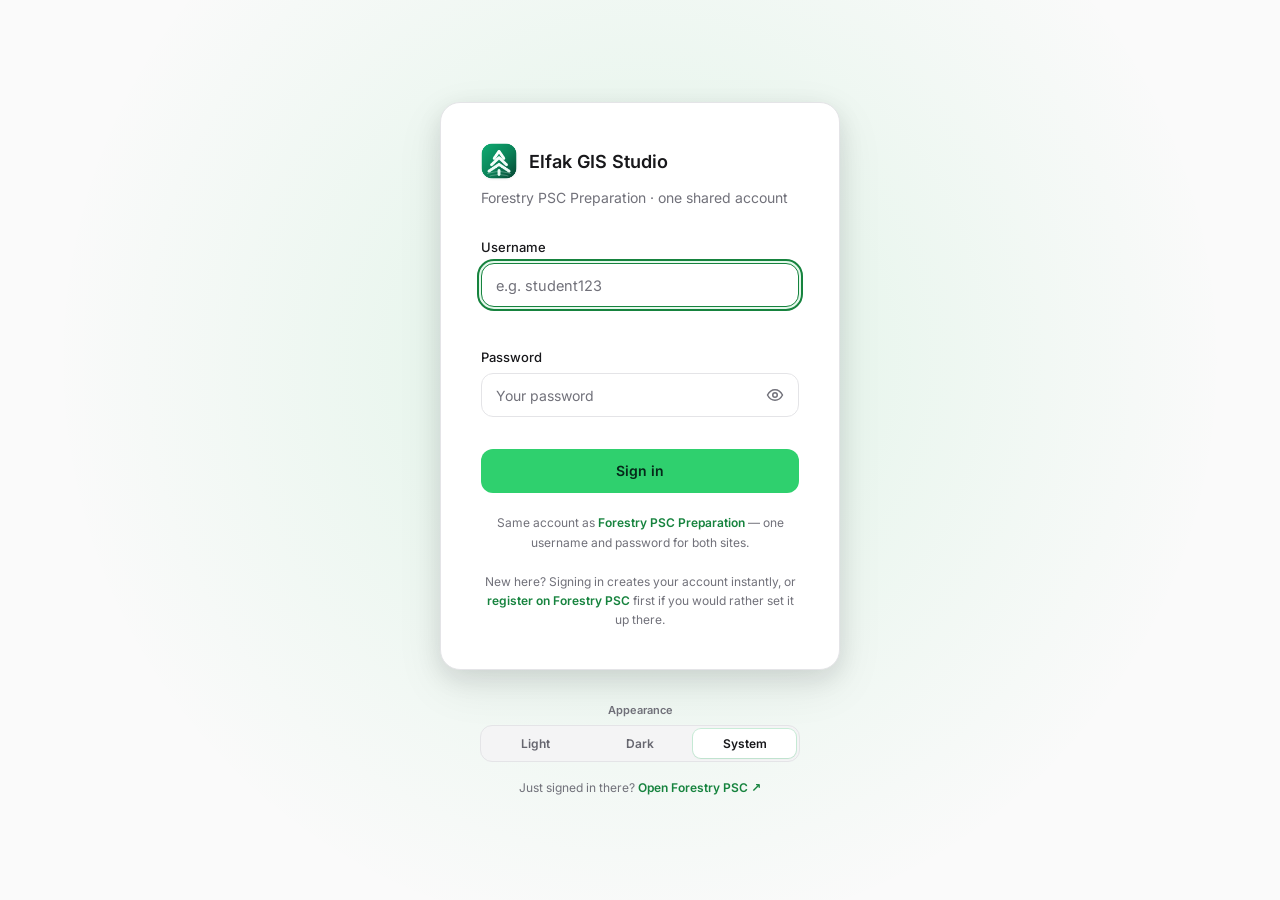
==== commit f0778711: "feat(login): point newcomers at the Forestry signup page Accounts are owned by Forestry and auto-cre" ====
--- a/templates/login.html
+++ b/templates/login.html
@@ -85,7 +85,13 @@
             </form>
 
             <p class="login-note">
-                Same account as <a href="https://forestry-pscpreparation.onrender.com/" target="_blank" rel="noopener noreferrer">Forestry PSC Preparation</a> — new here? Your account is created instantly.
+                Same account as <a href="https://forestry-pscpreparation.onrender.com/" target="_blank" rel="noopener noreferrer">Forestry PSC Preparation</a> — one username and password for both sites.
+            </p>
+
+            <p class="login-note">
+                New here? Signing in creates your account instantly, or
+                <a href="https://forestry-pscpreparation.onrender.com/desktop/login" target="_blank" rel="noopener noreferrer">register on Forestry PSC</a>
+                first if you would rather set it up there.
             </p>
         </div>
 
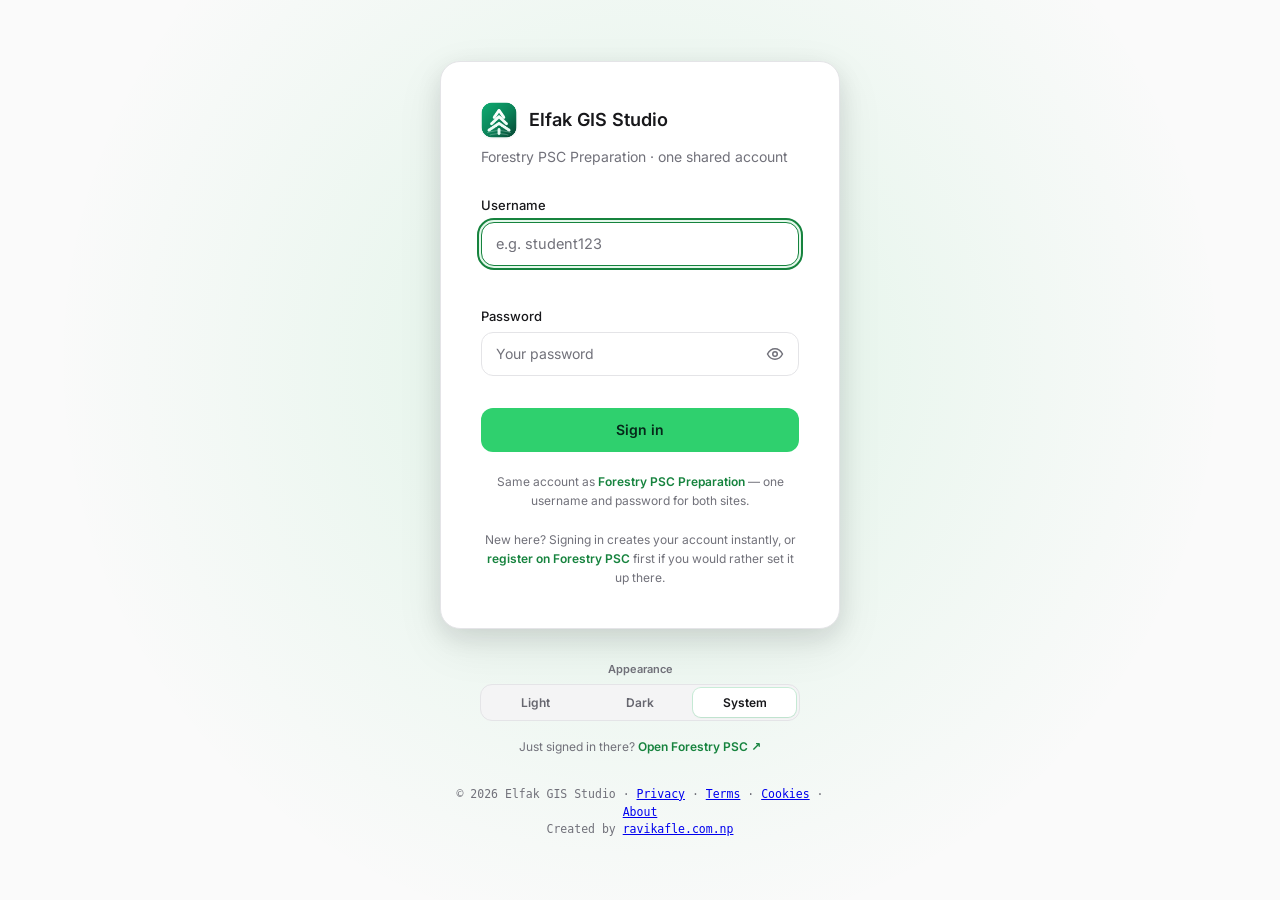
==== commit afaa52ed: "Auto orientation for A4 maps; add Privacy/Terms/Cookies pages and 2026 footer" ====
--- a/templates/login.html
+++ b/templates/login.html
@@ -49,14 +49,14 @@
             </div>
             <p class="login-sub">Forestry PSC Preparation · one shared account</p>
 
-            <form id="login-form" autocomplete="on" onsubmit="doLogin();return false;">
+            <form id="login-form" autocomplete="on" data-submit="doLogin()">
                 <div class="login-field">
                     <label class="login-label" for="login-inp">Username</label>
                     <input type="text" id="login-inp" class="input" name="username" placeholder="e.g. student123" maxlength="40"
                            autocomplete="username" autocapitalize="none" autocorrect="off"
                            spellcheck="false" enterkeyhint="next"
                            aria-describedby="login-hint" autofocus
-                           oninput="_checkUsernameHint(this.value)">
+                           data-input="_checkUsernameHint(this.value)">
                     <p id="login-hint" role="status" aria-live="polite"></p>
                 </div>
 
@@ -67,7 +67,7 @@
                                autocomplete="current-password" autocapitalize="none" autocorrect="off"
                                spellcheck="false" enterkeyhint="go"
                                aria-label="Password">
-                        <button type="button" class="pw-toggle" id="pw-toggle" onclick="togglePw()"
+                        <button type="button" class="pw-toggle" id="pw-toggle" data-click="togglePw()"
                                 aria-label="Show password" aria-pressed="false">
                             <svg id="pw-eye" viewBox="0 0 24 24" fill="none" stroke="currentColor" stroke-width="2"
                                  stroke-linecap="round" stroke-linejoin="round" aria-hidden="true">
@@ -112,10 +112,21 @@
         </p>
 
         <p class="login-prep" id="prep" role="status" aria-live="polite" hidden></p>
+
+        <p class="login-legal" style="text-align:center;font-size:11.5px;color:var(--muted);font-family:var(--mono);margin:14px 0 0">
+            © 2026 Elfak GIS Studio ·
+            <a href="/privacy" target="_blank" rel="noopener">Privacy</a> ·
+            <a href="/terms" target="_blank" rel="noopener">Terms</a> ·
+            <a href="/cookies" target="_blank" rel="noopener">Cookies</a> ·
+            <a href="/about" target="_blank" rel="noopener">About</a><br>
+            Created by <a href="https://ravikafle.com.np" target="_blank" rel="noopener">ravikafle.com.np</a>
+        </p>
     </main>
 
     <script defer src="/static/js/theme.js?v=20260929-3"></script>
     <script defer src="/static/js/prefetch.js?v=20260929-2"></script>
+    <script defer src="/static/js/actions.js?v=20261005-1"></script>
+    <script defer src="/static/js/handlers.js?v=20261005-1"></script>
     <script defer src="/static/js/login.js?v=20260929-3"></script>
 </body>
 </html>
